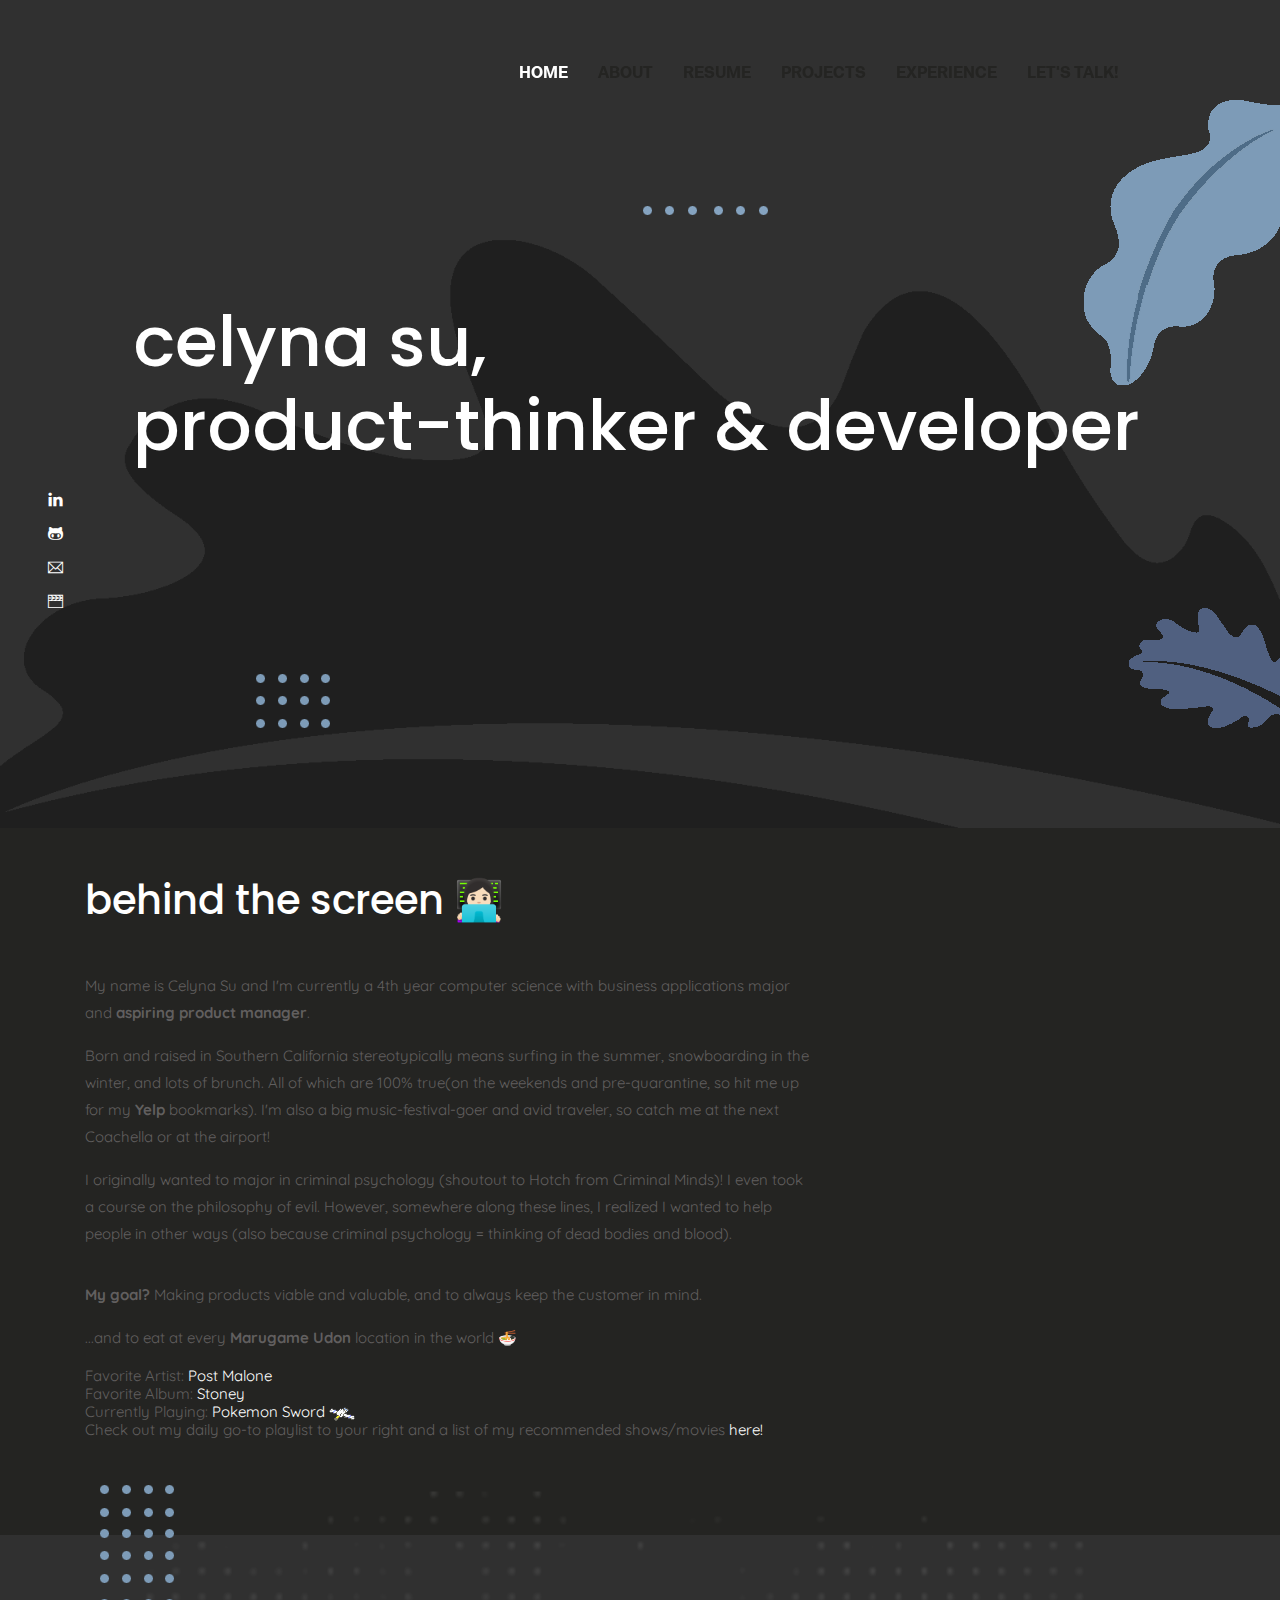
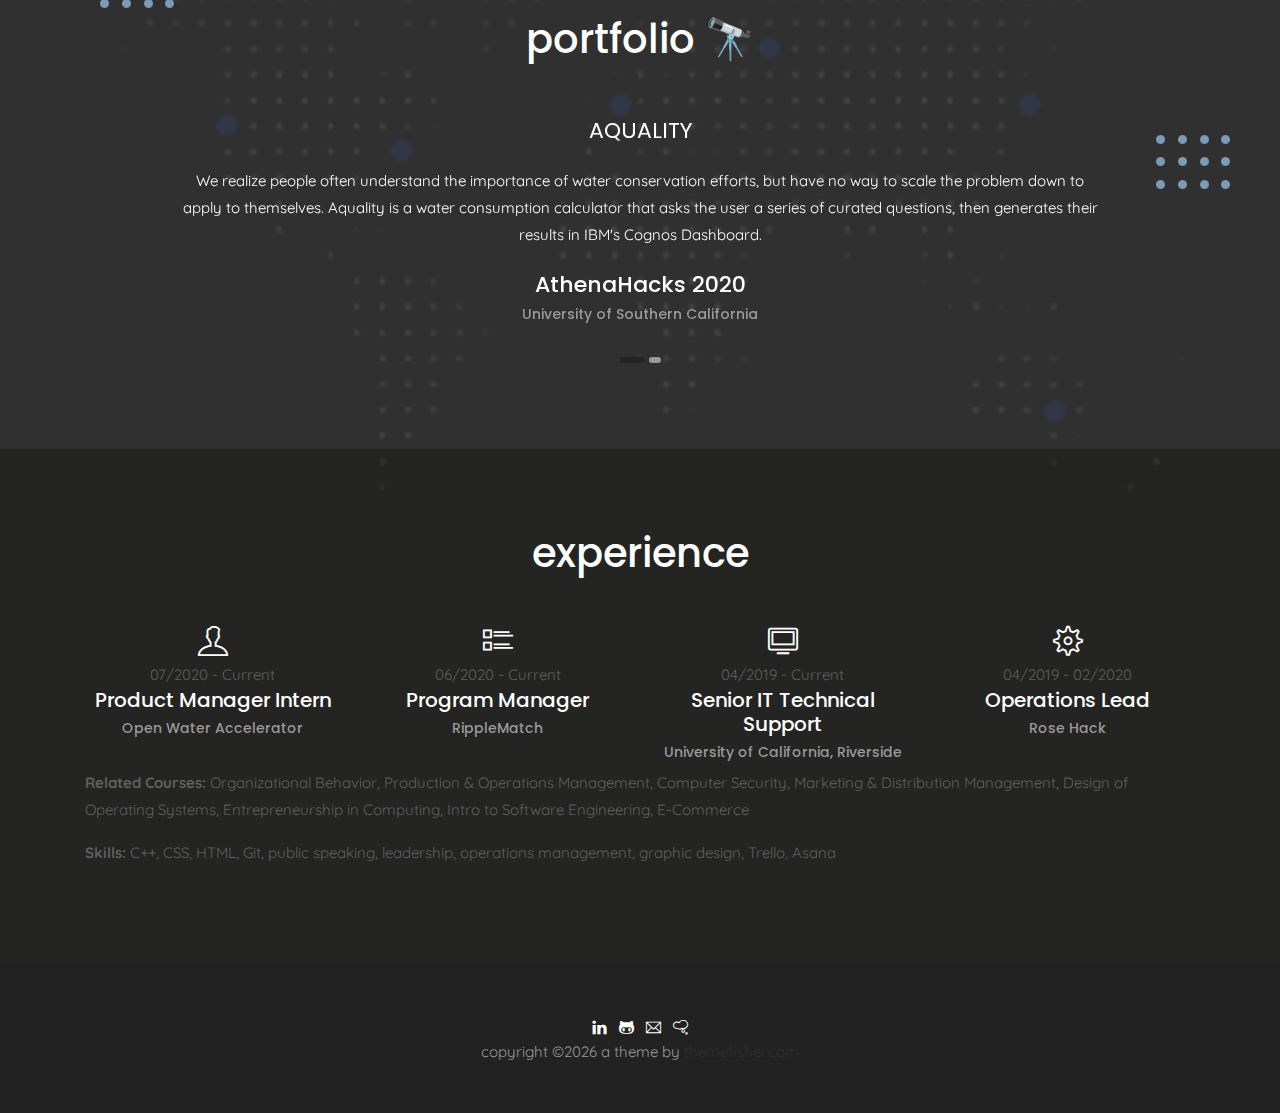
==== index.html @ c46e9b61 "new" ====
<!DOCTYPE html>
<html lang="zxx">

<head>
  <meta charset="utf-8">
  <title>Celyna Su</title>

  <!-- mobile responsive meta -->
  <meta name="viewport" content="width=device-width, initial-scale=1">
  <meta name="viewport" content="width=device-width, initial-scale=1, maximum-scale=1">
  
  <!-- ** Plugins Needed for the Project ** -->
  <!-- Bootstrap -->
  <link rel="stylesheet" href="plugins/bootstrap/bootstrap.min.css">
  <!-- slick slider -->
  <link rel="stylesheet" href="plugins/slick/slick.css">
  <!-- themefy-icon -->
  <link rel="stylesheet" href="plugins/themify-icons/themify-icons.css">

  <!-- Main Stylesheet -->
  <link href="css/style.css" rel="stylesheet">
  
  <!--Favicon-->
  <link rel="shortcut icon" href="images/celyna.png" type="image/x-icon">
  <link rel="icon" href="images/celyna.png" type="image/x-icon">

</head>

<body>
  

<header class="navigation fixed-top">
  <nav class="navbar navbar-expand-lg navbar-dark">
    <button class="navbar-toggler" type="button" data-toggle="collapse" data-target="#navigation"
      aria-controls="navigation" aria-expanded="false" aria-label="Toggle navigation">
      <span class="navbar-toggler-icon"></span>
    </button>

    <div class="collapse navbar-collapse text-center" id="navigation">
      <ul class="navbar-nav ml-auto">
        <li class="nav-item active">
          <a class="nav-link" href="/">Home</a>
        </li>
        <li class="nav-item">
          <a class="nav-link" href="#about">about</a> <!--about.html-->
        </li>
        <li class="nav-item">
          <a class="nav-link" href="/celynasu.pdf">resume</a> 
        </li>
        <li class="nav-item">
          <a class="nav-link" href="#projects">projects</a> <!--portfolio.html-->
        </li>
        <li class="nav-item">
          <a class="nav-link" href="#experience">experience</a> 
        </li>
        <li class="nav-item">
          <a class="nav-link" href="mailto:celynasu@gmail.com">let's talk!</a> <!--contact.html-->
        </li>
      </ul>
    </div>
  </nav>
</header>

<!-- hero area -->
<section class="hero-area bg-primary" id="parallax">
  <div class="container">
    <div class="row">
      <div class="col-lg-11 mx-auto">
        <h1 class="text-white font-tertiary">celyna su, <br>product-thinker & developer</h1>
      </div>
    </div>
  </div>
  <div class="layer-bg w-100">
    <img class="img-fluid w-100" src="images/illustrations/leaf-bg.png" alt="bg-shape">
  </div>
  <div class="layer" id="l2">
    <img src="images/illustrations/dots-cyan.png" alt="bg-shape">
  </div>
  <div class="layer" id="l4">
    <img src="images/illustrations/dots-orange.png" alt="bg-shape">
  </div>
  <div class="layer" id="l5">
    <img src="images/illustrations/leaf-yellow.png" alt="bg-shape">
  </div>
  <div class="layer" id="l7">
    <img src="images/illustrations/dots-group-orange.png" alt="bg-shape">
  </div>
  <div class="layer" id="l9">
    <img src="images/illustrations/leaf-cyan-2.png" alt="bg-shape">
  </div>
  <!-- social icon -->
  <ul class="list-unstyled ml-5 mt-3 position-relative zindex-1">
    <li class="mb-3"><a class="text-white" href="https://www.linkedin.com/in/celyna/"><i class="ti-linkedin"></i></a></li>
    <li class="mb-3"><a class="text-white" href="https://github.com/celyna"><i class="ti-github"></i></a></li>
    <li class="mb-3"><a class="text-white" href="mailto:celynasu@gmail.com"><i class="ti-email"></i></a></li>
    <li class="mb-3"><a class="text-white" href="movie.html"><i class="ti-video-clapper"></i></a></li>
  </ul>
  <!-- /social icon -->
</section>
<!-- /hero area -->

<!-- about -->
<!--<section class="section">
  <div class="container">
    <div class="row">
      <div class="col-lg-10 mx-auto">
        <p class="font-secondary paragraph-lg text-white">about me.</p>
      </div>-->
      <!-- about -->
<section class="section pt-5">
  <div class="container" id="about">
    <div class="row">
      <div class="col-md-8">
        <!--<h4 class="text-white">BEHIND THE RESUME</p>-->
          <h2 class="section-title text-white mb-5">behind the screen 👩🏻‍💻</h2>
        <p>My name is Celyna Su and I'm currently a 4th year computer science with business applications major and <b>aspiring product manager</b>. </p>
        <p>Born and raised in Southern California stereotypically means surfing in the summer, snowboarding in the winter, and lots of brunch. All of which are 100% true(on the weekends and pre-quarantine, so hit me up for my <b>Yelp</b> bookmarks).
          I'm also a big music-festival-goer and avid traveler, so catch me at the next Coachella or at the airport!</p> 
          <p> I originally wanted to major in criminal psychology (shoutout to Hotch from Criminal Minds)! I even took a course on the philosophy of evil. However, somewhere along these lines, I realized I wanted to help people in other ways (also because criminal psychology = thinking of dead bodies and blood).</p><br>
          <p><b> My goal?</b> Making products viable and valuable, and to always keep the customer in mind. </p>
          <p>...and to eat at every <b>Marugame Udon</b> location in the world 🍜</p>
          <a style="color:#615f5f;">Favorite Artist:</a> <a href="https://open.spotify.com/artist/246dkjvS1zLTtiykXe5h60?si=ULKMZhobRuOutaNNfVS-_A">Post Malone</a> <br>
          <a style="color:#615f5f;">Favorite Album:</a> <a href="https://open.spotify.com/album/5s0rmjP8XOPhP6HhqOhuyC?si=LaYYdinrRMW7-rtz7XlQUQ">Stoney</a> <br>
          <a style="color:#615f5f">Currently Playing:</a> <a style="color:#fff;">Pokemon Sword</a> <img src="images/wingull.gif"> <br>
          Check out my daily go-to playlist to your right and a list of my recommended shows/movies <a href="movie.html">here!</a>  
        </p>
      </div>
      <div class="col-md-4">
        <iframe src="https://open.spotify.com/embed/playlist/6BY9QUMRteFxYRpEJttvch" width="300" height="400" frameborder="0" allowtransparency="true" allow="encrypted-media"></iframe>
    </div>
      </div>
    </div>
  </div>
</section>

<!-- testimonial -->
<section class="section bg-primary position-relative testimonial-bg-shapes">
  <div class="container" id="projects"> 
    <div class="row">
      <div class="col-12 text-center">
        <h2 class="section-title text-white mb-5">portfolio 🔭</h2>
      </div>
      <div class="col-lg-10 mx-auto testimonial-slider">
        <!-- slider-item -->
        <div class="text-center testimonial-content">
          <p class="font-secondary paragraph-lg text-white"><a href="https://devpost.com/software/aquality-gr7otv" style="color:#fff;">AQUALITY</a></p>
          <p class="text-white mb-4">We realize people often understand the importance of water conservation efforts, 
            but have no way to scale the problem down to apply to themselves. Aquality is a water consumption calculator
          that asks the user a series of curated questions, then generates their results in IBM's Cognos Dashboard. </p>
          <h4 class="text-white">AthenaHacks 2020</h4>
          <h6 class="text-light mb-4">University of Southern California</h6>
        </div>
        
        <!-- slider-item -->
        <div class="text-center testimonial-content">
          <p class="font-secondary paragraph-lg text-white"><a href="https://devpost.com/software/serenity-f0vkhr" style="color:#fff;">Serenity</a></p>
          <p class="text-white mb-4">Serenity is a virtual reality sandbox that promotes meditation and relaxation. It offers calming
            lo-fi music and interactive features such as throwable rocks and flowers. It simulates real world weather patterns
            with water, rain movement, and a bonfire. We used Unity to create the visual effects and C# for the custom scripts.
          </p>
          <h4 class="text-white">HackXX</h4>
          <h6 class="text-light mb-4">University of California, San Diego</h6>
        </div>
      </div>
    </div>
  </div>
  <!-- bg shapes -->
  <img src="images/backgrounds/map.png" alt="map" class="img-fluid bg-map">
  <img src="images/illustrations/dots-group-v.png" alt="bg-shape" class="img-fluid bg-shape-1">
  <img src="images/illustrations/dots-group-sm.png" alt="bg-shape" class="img-fluid bg-shape-3">
  
</section>

 <section class="section" id="experience">
  <div class="container">
    <div class="row justify-content-around">
      <div class="col-lg-12 text-center">
        <h2 class="section-title text-white mb-5">experience</h2>
      </div>
      <div class="col-lg-3 col-md-4 text-center">
        <a style="color:#fff; font-size:30px;"><i class="ti-user"></i></a>
        <p class="mb-0">07/2020 - Current</p>
        <h4 class="text-white" style="font-size:20px;">Product Manager Intern</h4>
        <h6 class="text-light">Open Water Accelerator</h6>
      </div>
      <div class="col-lg-3 col-md-4 text-center">
        <a style="color:#fff; font-size:30px;"><i class="ti-layout-list-thumb"></i></a>
        <p class="mb-0">06/2020 - Current</p>
        <h4 class="text-white" style="font-size:20px;">Program Manager</h4>
        <h6 class="text-light">RippleMatch</h6>
      </div>
      <div class="col-lg-3 col-md-4 text-center">
        <a style="color:#fff; font-size:30px;"><i class="ti-desktop"></i></a>
        <p class="mb-0">04/2019 - Current</p>
        <h4 class="text-white" style="font-size:20px;">Senior IT Technical Support</h4>
        <h6 class="text-light">University of California, Riverside</h6>
      </div>
      <div class="col-lg-3 col-md-4 text-center">
        <a style="color:#fff; font-size:30px;"><i class="ti-settings"></i></a>
        <p class="mb-0">04/2019 - 02/2020</p>
        <h4 class="text-white" style="font-size:20px;">Operations Lead</h4>
        <h6 class="text-light">Rose Hack</h6>
      </div>
    </div>
    <p><b>Related Courses:</b> Organizational Behavior, Production & Operations Management, Computer Security,
    Marketing & Distribution Management, Design of Operating Systems, Entrepreneurship in Computing, Intro to Software Engineering, E-Commerce</p>
    <p><b>Skills:</b> C++, CSS, HTML, Git, public speaking, leadership, operations management, graphic design, Trello, Asana </p>
  </div>
</section> 

<!-- footer -->
<footer class="bg-dark footer-section">
  <div class="text-center border-dark py-5">
    <center>
    <a class="text-white" href="https://www.linkedin.com/in/celyna/"><i class="ti-linkedin"></i></a> &nbsp;
    <a class="text-white" href="https://github.com/celyna"><i class="ti-github"></i></a> &nbsp;
    <a class="text-white" href="mailto:celynasu@gmail.com"><i class="ti-email"></i></a> &nbsp;
    <a class="text-white" href="https://cprewritten.net/" title="stress reliever"><i class="ti-thought"></i></a></center>
    <p class="mb-0 text-light">copyright ©<script>
        var CurrentYear = new Date().getFullYear()
        document.write(CurrentYear)
      </script> a theme by <a href="https://themefisher.com" style="color: #303030;">themefisher.com</a></p>
  </div>
</footer> 
<!-- /footer -->

<!-- jQuery -->
<script src="plugins/jQuery/jquery.min.js"></script>
<!-- Bootstrap JS -->
<script src="plugins/bootstrap/bootstrap.min.js"></script>
<!-- slick slider -->
<script src="plugins/slick/slick.min.js"></script>
<!-- filter -->
<script src="plugins/shuffle/shuffle.min.js"></script>

<!-- Main Script -->
<script src="js/script.js"></script>

</body>
</html>
---- plugins/themify-icons/themify-icons.css ----
@font-face{font-family:themify;src:url(fonts/themify.eot?-fvbane);src:url(fonts/themify.eot?#iefix-fvbane) format('embedded-opentype'),url(fonts/themify.woff?-fvbane) format('woff'),url(fonts/themify.ttf?-fvbane) format('truetype'),url(fonts/themify.svg?-fvbane#themify) format('svg');font-weight:400;font-style:normal}[class*=" ti-"],[class^=ti-]{font-family:themify;speak:none;font-style:normal;font-weight:400;font-variant:normal;text-transform:none;line-height:1;-webkit-font-smoothing:antialiased;-moz-osx-font-smoothing:grayscale}.ti-wand:before{content:"\e600"}.ti-volume:before{content:"\e601"}.ti-user:before{content:"\e602"}.ti-unlock:before{content:"\e603"}.ti-unlink:before{content:"\e604"}.ti-trash:before{content:"\e605"}.ti-thought:before{content:"\e606"}.ti-target:before{content:"\e607"}.ti-tag:before{content:"\e608"}.ti-tablet:before{content:"\e609"}.ti-star:before{content:"\e60a"}.ti-spray:before{content:"\e60b"}.ti-signal:before{content:"\e60c"}.ti-shopping-cart:before{content:"\e60d"}.ti-shopping-cart-full:before{content:"\e60e"}.ti-settings:before{content:"\e60f"}.ti-search:before{content:"\e610"}.ti-zoom-in:before{content:"\e611"}.ti-zoom-out:before{content:"\e612"}.ti-cut:before{content:"\e613"}.ti-ruler:before{content:"\e614"}.ti-ruler-pencil:before{content:"\e615"}.ti-ruler-alt:before{content:"\e616"}.ti-bookmark:before{content:"\e617"}.ti-bookmark-alt:before{content:"\e618"}.ti-reload:before{content:"\e619"}.ti-plus:before{content:"\e61a"}.ti-pin:before{content:"\e61b"}.ti-pencil:before{content:"\e61c"}.ti-pencil-alt:before{content:"\e61d"}.ti-paint-roller:before{content:"\e61e"}.ti-paint-bucket:before{content:"\e61f"}.ti-na:before{content:"\e620"}.ti-mobile:before{content:"\e621"}.ti-minus:before{content:"\e622"}.ti-medall:before{content:"\e623"}.ti-medall-alt:before{content:"\e624"}.ti-marker:before{content:"\e625"}.ti-marker-alt:before{content:"\e626"}.ti-arrow-up:before{content:"\e627"}.ti-arrow-right:before{content:"\e628"}.ti-arrow-left:before{content:"\e629"}.ti-arrow-down:before{content:"\e62a"}.ti-lock:before{content:"\e62b"}.ti-location-arrow:before{content:"\e62c"}.ti-link:before{content:"\e62d"}.ti-layout:before{content:"\e62e"}.ti-layers:before{content:"\e62f"}.ti-layers-alt:before{content:"\e630"}.ti-key:before{content:"\e631"}.ti-import:before{content:"\e632"}.ti-image:before{content:"\e633"}.ti-heart:before{content:"\e634"}.ti-heart-broken:before{content:"\e635"}.ti-hand-stop:before{content:"\e636"}.ti-hand-open:before{content:"\e637"}.ti-hand-drag:before{content:"\e638"}.ti-folder:before{content:"\e639"}.ti-flag:before{content:"\e63a"}.ti-flag-alt:before{content:"\e63b"}.ti-flag-alt-2:before{content:"\e63c"}.ti-eye:before{content:"\e63d"}.ti-export:before{content:"\e63e"}.ti-exchange-vertical:before{content:"\e63f"}.ti-desktop:before{content:"\e640"}.ti-cup:before{content:"\e641"}.ti-crown:before{content:"\e642"}.ti-comments:before{content:"\e643"}.ti-comment:before{content:"\e644"}.ti-comment-alt:before{content:"\e645"}.ti-close:before{content:"\e646"}.ti-clip:before{content:"\e647"}.ti-angle-up:before{content:"\e648"}.ti-angle-right:before{content:"\e649"}.ti-angle-left:before{content:"\e64a"}.ti-angle-down:before{content:"\e64b"}.ti-check:before{content:"\e64c"}.ti-check-box:before{content:"\e64d"}.ti-camera:before{content:"\e64e"}.ti-announcement:before{content:"\e64f"}.ti-brush:before{content:"\e650"}.ti-briefcase:before{content:"\e651"}.ti-bolt:before{content:"\e652"}.ti-bolt-alt:before{content:"\e653"}.ti-blackboard:before{content:"\e654"}.ti-bag:before{content:"\e655"}.ti-move:before{content:"\e656"}.ti-arrows-vertical:before{content:"\e657"}.ti-arrows-horizontal:before{content:"\e658"}.ti-fullscreen:before{content:"\e659"}.ti-arrow-top-right:before{content:"\e65a"}.ti-arrow-top-left:before{content:"\e65b"}.ti-arrow-circle-up:before{content:"\e65c"}.ti-arrow-circle-right:before{content:"\e65d"}.ti-arrow-circle-left:before{content:"\e65e"}.ti-arrow-circle-down:before{content:"\e65f"}.ti-angle-double-up:before{content:"\e660"}.ti-angle-double-right:before{content:"\e661"}.ti-angle-double-left:before{content:"\e662"}.ti-angle-double-down:before{content:"\e663"}.ti-zip:before{content:"\e664"}.ti-world:before{content:"\e665"}.ti-wheelchair:before{content:"\e666"}.ti-view-list:before{content:"\e667"}.ti-view-list-alt:before{content:"\e668"}.ti-view-grid:before{content:"\e669"}.ti-uppercase:before{content:"\e66a"}.ti-upload:before{content:"\e66b"}.ti-underline:before{content:"\e66c"}.ti-truck:before{content:"\e66d"}.ti-timer:before{content:"\e66e"}.ti-ticket:before{content:"\e66f"}.ti-thumb-up:before{content:"\e670"}.ti-thumb-down:before{content:"\e671"}.ti-text:before{content:"\e672"}.ti-stats-up:before{content:"\e673"}.ti-stats-down:before{content:"\e674"}.ti-split-v:before{content:"\e675"}.ti-split-h:before{content:"\e676"}.ti-smallcap:before{content:"\e677"}.ti-shine:before{content:"\e678"}.ti-shift-right:before{content:"\e679"}.ti-shift-left:before{content:"\e67a"}.ti-shield:before{content:"\e67b"}.ti-notepad:before{content:"\e67c"}.ti-server:before{content:"\e67d"}.ti-quote-right:before{content:"\e67e"}.ti-quote-left:before{content:"\e67f"}.ti-pulse:before{content:"\e680"}.ti-printer:before{content:"\e681"}.ti-power-off:before{content:"\e682"}.ti-plug:before{content:"\e683"}.ti-pie-chart:before{content:"\e684"}.ti-paragraph:before{content:"\e685"}.ti-panel:before{content:"\e686"}.ti-package:before{content:"\e687"}.ti-music:before{content:"\e688"}.ti-music-alt:before{content:"\e689"}.ti-mouse:before{content:"\e68a"}.ti-mouse-alt:before{content:"\e68b"}.ti-money:before{content:"\e68c"}.ti-microphone:before{content:"\e68d"}.ti-menu:before{content:"\e68e"}.ti-menu-alt:before{content:"\e68f"}.ti-map:before{content:"\e690"}.ti-map-alt:before{content:"\e691"}.ti-loop:before{content:"\e692"}.ti-location-pin:before{content:"\e693"}.ti-list:before{content:"\e694"}.ti-light-bulb:before{content:"\e695"}.ti-Italic:before{content:"\e696"}.ti-info:before{content:"\e697"}.ti-infinite:before{content:"\e698"}.ti-id-badge:before{content:"\e699"}.ti-hummer:before{content:"\e69a"}.ti-home:before{content:"\e69b"}.ti-help:before{content:"\e69c"}.ti-headphone:before{content:"\e69d"}.ti-harddrives:before{content:"\e69e"}.ti-harddrive:before{content:"\e69f"}.ti-gift:before{content:"\e6a0"}.ti-game:before{content:"\e6a1"}.ti-filter:before{content:"\e6a2"}.ti-files:before{content:"\e6a3"}.ti-file:before{content:"\e6a4"}.ti-eraser:before{content:"\e6a5"}.ti-envelope:before{content:"\e6a6"}.ti-download:before{content:"\e6a7"}.ti-direction:before{content:"\e6a8"}.ti-direction-alt:before{content:"\e6a9"}.ti-dashboard:before{content:"\e6aa"}.ti-control-stop:before{content:"\e6ab"}.ti-control-shuffle:before{content:"\e6ac"}.ti-control-play:before{content:"\e6ad"}.ti-control-pause:before{content:"\e6ae"}.ti-control-forward:before{content:"\e6af"}.ti-control-backward:before{content:"\e6b0"}.ti-cloud:before{content:"\e6b1"}.ti-cloud-up:before{content:"\e6b2"}.ti-cloud-down:before{content:"\e6b3"}.ti-clipboard:before{content:"\e6b4"}.ti-car:before{content:"\e6b5"}.ti-calendar:before{content:"\e6b6"}.ti-book:before{content:"\e6b7"}.ti-bell:before{content:"\e6b8"}.ti-basketball:before{content:"\e6b9"}.ti-bar-chart:before{content:"\e6ba"}.ti-bar-chart-alt:before{content:"\e6bb"}.ti-back-right:before{content:"\e6bc"}.ti-back-left:before{content:"\e6bd"}.ti-arrows-corner:before{content:"\e6be"}.ti-archive:before{content:"\e6bf"}.ti-anchor:before{content:"\e6c0"}.ti-align-right:before{content:"\e6c1"}.ti-align-left:before{content:"\e6c2"}.ti-align-justify:before{content:"\e6c3"}.ti-align-center:before{content:"\e6c4"}.ti-alert:before{content:"\e6c5"}.ti-alarm-clock:before{content:"\e6c6"}.ti-agenda:before{content:"\e6c7"}.ti-write:before{content:"\e6c8"}.ti-window:before{content:"\e6c9"}.ti-widgetized:before{content:"\e6ca"}.ti-widget:before{content:"\e6cb"}.ti-widget-alt:before{content:"\e6cc"}.ti-wallet:before{content:"\e6cd"}.ti-video-clapper:before{content:"\e6ce"}.ti-video-camera:before{content:"\e6cf"}.ti-vector:before{content:"\e6d0"}.ti-themify-logo:before{content:"\e6d1"}.ti-themify-favicon:before{content:"\e6d2"}.ti-themify-favicon-alt:before{content:"\e6d3"}.ti-support:before{content:"\e6d4"}.ti-stamp:before{content:"\e6d5"}.ti-split-v-alt:before{content:"\e6d6"}.ti-slice:before{content:"\e6d7"}.ti-shortcode:before{content:"\e6d8"}.ti-shift-right-alt:before{content:"\e6d9"}.ti-shift-left-alt:before{content:"\e6da"}.ti-ruler-alt-2:before{content:"\e6db"}.ti-receipt:before{content:"\e6dc"}.ti-pin2:before{content:"\e6dd"}.ti-pin-alt:before{content:"\e6de"}.ti-pencil-alt2:before{content:"\e6df"}.ti-palette:before{content:"\e6e0"}.ti-more:before{content:"\e6e1"}.ti-more-alt:before{content:"\e6e2"}.ti-microphone-alt:before{content:"\e6e3"}.ti-magnet:before{content:"\e6e4"}.ti-line-double:before{content:"\e6e5"}.ti-line-dotted:before{content:"\e6e6"}.ti-line-dashed:before{content:"\e6e7"}.ti-layout-width-full:before{content:"\e6e8"}.ti-layout-width-default:before{content:"\e6e9"}.ti-layout-width-default-alt:before{content:"\e6ea"}.ti-layout-tab:before{content:"\e6eb"}.ti-layout-tab-window:before{content:"\e6ec"}.ti-layout-tab-v:before{content:"\e6ed"}.ti-layout-tab-min:before{content:"\e6ee"}.ti-layout-slider:before{content:"\e6ef"}.ti-layout-slider-alt:before{content:"\e6f0"}.ti-layout-sidebar-right:before{content:"\e6f1"}.ti-layout-sidebar-none:before{content:"\e6f2"}.ti-layout-sidebar-left:before{content:"\e6f3"}.ti-layout-placeholder:before{content:"\e6f4"}.ti-layout-menu:before{content:"\e6f5"}.ti-layout-menu-v:before{content:"\e6f6"}.ti-layout-menu-separated:before{content:"\e6f7"}.ti-layout-menu-full:before{content:"\e6f8"}.ti-layout-media-right-alt:before{content:"\e6f9"}.ti-layout-media-right:before{content:"\e6fa"}.ti-layout-media-overlay:before{content:"\e6fb"}.ti-layout-media-overlay-alt:before{content:"\e6fc"}.ti-layout-media-overlay-alt-2:before{content:"\e6fd"}.ti-layout-media-left-alt:before{content:"\e6fe"}.ti-layout-media-left:before{content:"\e6ff"}.ti-layout-media-center-alt:before{content:"\e700"}.ti-layout-media-center:before{content:"\e701"}.ti-layout-list-thumb:before{content:"\e702"}.ti-layout-list-thumb-alt:before{content:"\e703"}.ti-layout-list-post:before{content:"\e704"}.ti-layout-list-large-image:before{content:"\e705"}.ti-layout-line-solid:before{content:"\e706"}.ti-layout-grid4:before{content:"\e707"}.ti-layout-grid3:before{content:"\e708"}.ti-layout-grid2:before{content:"\e709"}.ti-layout-grid2-thumb:before{content:"\e70a"}.ti-layout-cta-right:before{content:"\e70b"}.ti-layout-cta-left:before{content:"\e70c"}.ti-layout-cta-center:before{content:"\e70d"}.ti-layout-cta-btn-right:before{content:"\e70e"}.ti-layout-cta-btn-left:before{content:"\e70f"}.ti-layout-column4:before{content:"\e710"}.ti-layout-column3:before{content:"\e711"}.ti-layout-column2:before{content:"\e712"}.ti-layout-accordion-separated:before{content:"\e713"}.ti-layout-accordion-merged:before{content:"\e714"}.ti-layout-accordion-list:before{content:"\e715"}.ti-ink-pen:before{content:"\e716"}.ti-info-alt:before{content:"\e717"}.ti-help-alt:before{content:"\e718"}.ti-headphone-alt:before{content:"\e719"}.ti-hand-point-up:before{content:"\e71a"}.ti-hand-point-right:before{content:"\e71b"}.ti-hand-point-left:before{content:"\e71c"}.ti-hand-point-down:before{content:"\e71d"}.ti-gallery:before{content:"\e71e"}.ti-face-smile:before{content:"\e71f"}.ti-face-sad:before{content:"\e720"}.ti-credit-card:before{content:"\e721"}.ti-control-skip-forward:before{content:"\e722"}.ti-control-skip-backward:before{content:"\e723"}.ti-control-record:before{content:"\e724"}.ti-control-eject:before{content:"\e725"}.ti-comments-smiley:before{content:"\e726"}.ti-brush-alt:before{content:"\e727"}.ti-youtube:before{content:"\e728"}.ti-vimeo:before{content:"\e729"}.ti-twitter:before{content:"\e72a"}.ti-time:before{content:"\e72b"}.ti-tumblr:before{content:"\e72c"}.ti-skype:before{content:"\e72d"}.ti-share:before{content:"\e72e"}.ti-share-alt:before{content:"\e72f"}.ti-rocket:before{content:"\e730"}.ti-pinterest:before{content:"\e731"}.ti-new-window:before{content:"\e732"}.ti-microsoft:before{content:"\e733"}.ti-list-ol:before{content:"\e734"}.ti-linkedin:before{content:"\e735"}.ti-layout-sidebar-2:before{content:"\e736"}.ti-layout-grid4-alt:before{content:"\e737"}.ti-layout-grid3-alt:before{content:"\e738"}.ti-layout-grid2-alt:before{content:"\e739"}.ti-layout-column4-alt:before{content:"\e73a"}.ti-layout-column3-alt:before{content:"\e73b"}.ti-layout-column2-alt:before{content:"\e73c"}.ti-instagram:before{content:"\e73d"}.ti-google:before{content:"\e73e"}.ti-github:before{content:"\e73f"}.ti-flickr:before{content:"\e740"}.ti-facebook:before{content:"\e741"}.ti-dropbox:before{content:"\e742"}.ti-dribbble:before{content:"\e743"}.ti-apple:before{content:"\e744"}.ti-android:before{content:"\e745"}.ti-save:before{content:"\e746"}.ti-save-alt:before{content:"\e747"}.ti-yahoo:before{content:"\e748"}.ti-wordpress:before{content:"\e749"}.ti-vimeo-alt:before{content:"\e74a"}.ti-twitter-alt:before{content:"\e74b"}.ti-tumblr-alt:before{content:"\e74c"}.ti-trello:before{content:"\e74d"}.ti-stack-overflow:before{content:"\e74e"}.ti-soundcloud:before{content:"\e74f"}.ti-sharethis:before{content:"\e750"}.ti-sharethis-alt:before{content:"\e751"}.ti-reddit:before{content:"\e752"}.ti-pinterest-alt:before{content:"\e753"}.ti-microsoft-alt:before{content:"\e754"}.ti-linux:before{content:"\e755"}.ti-jsfiddle:before{content:"\e756"}.ti-joomla:before{content:"\e757"}.ti-html5:before{content:"\e758"}.ti-flickr-alt:before{content:"\e759"}.ti-email:before{content:"\e75a"}.ti-drupal:before{content:"\e75b"}.ti-dropbox-alt:before{content:"\e75c"}.ti-css3:before{content:"\e75d"}.ti-rss:before{content:"\e75e"}.ti-rss-alt:before{content:"\e75f"}
---- css/style.css ----
/*!------------------------------------------------------------------
[MAIN STYLESHEET]

PROJECT:	Project Name
VERSION:	Versoin Number
-------------------------------------------------------------------*/
/*------------------------------------------------------------------
[TABLE OF CONTENTS]
-------------------------------------------------------------------*/
/*  typography */
@import url("https://fonts.googleapis.com/css?family=Playfair+Display:400,700|Roboto:300,400,500,700|Archivo+Black:400,700|Quicksand:400,700|Poppins:600");
@font-face {
  font-family: 'BwNistaInt-xBd';
  src: url("../plugins/fonts/BwNistaInt-xBd.woff") format("woff");
  font-style: normal;
  font-display: swap;
}

body {
  line-height: 1.2;
  font-family: "Quicksand", sans-serif;
  -webkit-font-smoothing: antialiased;
  font-size: 15px;
  color: #615f5f;
}

p, .paragraph {
  font-weight: 400;
  color: #615f5f;
  font-size: 15px;
  line-height: 1.8;
  font-family: "Quicksand", sans-serif;
}

p-lg, .paragraph-lg {
  font-size: 22px;
}

h1, h2, h3, h4, h5, h6 {
  color: #bbb;
  font-family: 'Poppins', sans-serif;
  line-height: 1.2;
}

h1, .h1 {
  font-size: 70px;
}

@media (max-width: 991px) {
  h1, .h1 {
    font-size: 65px;
  }
}

h2, .h2 {
  font-size: 60px;
}

@media (max-width: 991px) {
  h2, .h2 {
    font-size: 50px;
  }
}

h3, .h3 {
  font-size: 40px;
}

h4, .h4 {
  font-size: 22px;
}

h5, .h5 {
  font-size: 18px;
}

h6, .h6 {
  font-size: 14px;
}

/* Button style */
.btn {
  font-size: 22px;
  font-family: "Playfair Display", serif;
  text-transform: capitalize;
  padding: 16px 44px;
  border-radius: 5px;
  font-weight: 600;
  border: 0;
  position: relative;
  z-index: 1;
  transition: .2s ease;
}

.btn:focus {
  outline: 0;
  box-shadow: none !important;
}

.btn:active {
  box-shadow: none;
}

.btn-sm {
  font-size: 15px;
  padding: 10px 30px;
}

.btn-xs {
  padding: 5px 10px;
  font-size: 15px;
}

.btn-primary {
  background: #303030;
  color: #242422;
}

.btn-primary:active {
  background: #303030 !important;
}

.btn-primary:hover {
  background: #303030;
}

.btn-primary.focus, .btn-primary.active {
  background: #303030 !important;
  box-shadow: none !important;
}

.btn-transparent {
  background: transparent;
  color: #383838;
  font-weight: bold;
}

.btn-transparent:active, .btn-transparent:hover {
  color: #303030;
}

body {
  background-color:#242422;
  overflow-x: hidden;
}

::-moz-selection {
  background: #242422;
  color: #fff;
  opacity:0.5;
}

::selection {
  background: #242422;
  color: #fff;
  opacity:0.5;
}

/* preloader */
.preloader {
  position: fixed;
  top: 0;
  left: 0;
  right: 0;
  bottom: 0;
  background-color: #242422;
  z-index: 999;
  display: flex;
  align-items: center;
  justify-content: center;
}

ol,
ul {
  list-style-type: none;
  margin: 0px;
}

img {
  vertical-align: middle;
  border: 0;
}

a,
a:hover,
a:focus {
  text-decoration: none;
  color: #fff;
}

a,
button,
select {
  cursor: pointer;
  color: #fff;
  transition: .2s ease;
}

a:focus,
button:focus,
select:focus {
  outline: 0;
}

a.text-dark:hover {
  color: #303030 !important;
}

a:hover {
  color: #303030;
}

.slick-slide {
  outline: 0;
}

.section {
  padding-top: 80px;
  padding-bottom: 80px;
}

.section-title {
  margin-bottom: 50px;
  font-family: "Poppins";
  font-size: 40px;
}

.bg-cover {
  background-size: cover;
  background-position: center center;
  background-repeat: no-repeat;
}

/* overlay */
.overlay {
  position: relative;
}

.overlay::before {
  position: absolute;
  content: '';
  height: 100%;
  width: 100%;
  top: 0;
  left: 0;
  background: #000;
  opacity: .5;
}

.outline-0 {
  outline: 0 !important;
}

.d-unset {
  display: unset !important;
}

.bg-primary {
  background: #303030 !important;
}

.bg-gray {
  background: #eaeaea !important;
}

.text-primary {
  color: #303030 !important;
}

.text-color {
  color: #4c4c4c;
}

.text-dark {
  color: #000 !important;
}

.text-light {
  color: #999999 !important;
}

.mb-10 {
  margin-bottom: 10px !important;
}

.mb-20 {
  margin-bottom: 20px !important;
}

.mb-30 {
  margin-bottom: 30px !important;
}

.mb-40 {
  margin-bottom: 40px !important;
}

.mb-50 {
  margin-bottom: 50px !important;
}

.mb-60 {
  margin-bottom: 60px !important;
}

.mb-70 {
  margin-bottom: 70px !important;
}

.mb-80 {
  margin-bottom: 80px !important;
}

.mb-90 {
  margin-bottom: 90px !important;
}

.mb-100 {
  margin-bottom: 100px !important;
}

.zindex-1 {
  z-index: 1;
}

.rounded-lg {
  border-radius: 15px;
}

.overflow-hidden {
  overflow: hidden;
}

.font-secondary {
  font-family: 'Poppins', sans-serif;
}

.font-tertiary {
  font-family: "Poppins" !important;
}

.shadow {
  box-shadow: 0px 18px 39.1px 6.9px rgba(224, 241, 255, 0.34) !important;
}

.bg-dark {
  background-color: #222222 !important;
}

.bg-darkish {
  background-color: #1b1b1b;
}

/* icon */
.icon {
  font-size: 45px;
}

.icon-bg {
  height: 100px;
  width: 100px;
  line-height: 100px;
  text-align: center;
}

.icon-light {
  color: #c8d5ef;
}

/* /icon */
/* slick slider */
.slick-dots {
  text-align: center;
  padding-left: 0;
}

.slick-dots li {
  display: inline-block;
  margin: 2px;
}

.slick-dots li.slick-active button {
  background:#242422;
  width: 25px;
}

.slick-dots li button {
  height: 6px;
  width: 12px;
  background: rgba(255, 255, 255, 0.5);
  color: transparent;
  border-radius: 10px;
  overflow: hidden;
  transition: .2s ease;
  border: 0;
}

/* /slick slider */
/* form */
.form-control {
  border: 0;
  border-radius: 0;
  border-bottom: 1px solid #c7c7c7;
  height: 60px;
}

.form-control:focus {
  border-color: #303030;
  outline: 0;
  box-shadow: none !important;
}

textarea.form-control {
  height: 120px;
}

/* /form */
/* card */
.card {
  border: 0;
}

.card-header {
  border: 0;
}

.card-footer {
  border: 0;
}

/* /card */
.navigation {
  padding: 40px 130px;
  transition: .3s ease;
}

.navigation.nav-bg {
  background-color: #303030;
  padding: 15px 100px;
}

@media (max-width: 991px) {
  .navigation.nav-bg {
    padding: 15px 20px;
  }
}

@media (max-width: 991px) {
  .navigation {
    padding: 20px;
    background: #303030;
  }
}

.navbar .nav-item .nav-link {
  font-family: "BwNistaInt-xBd";
  text-transform: uppercase;
  padding: 15px;
}

.navbar .nav-item.active {
  font-weight: bold;
}

.navbar-dark .navbar-nav .nav-link {
  color:#242422;
}

.hero-area {
  padding: 300px 0 200px;
  position: relative;
}

@media (max-width: 767px) {
  .hero-area {
    padding: 250px 0 150px;
    overflow: hidden;
  }
}

.hero-area h1 {
  position: relative;
  z-index: 2;
}

.layer {
  position: absolute;
  z-index: 1;
}

#l1 {
  bottom: 0;
  left: 0;
}

#l2 {
  top: 190px;
  left: -250px;
}

#l3 {
  top: 200px;
  left: 40%;
}

#l4 {
  top: 200px;
  right: 40%;
}

#l5 {
  top: 100px;
  right: -150px;
}

#l6 {
  bottom: -20px;
  left: 10%;
}

#l7 {
  bottom: 100px;
  left: 20%;
}

#l8 {
  bottom: 160px;
  right: 45%;
}

#l9 {
  bottom: 100px;
  right: -10px;
}

.layer-bg {
  position: absolute;
  bottom: 0;
  left: 0;
}

/* skills */
.progress-wrapper {
  height: 130px;
  overflow: hidden;
}

.wave {
  position: absolute;
  width: 100%;
  height: 100%;
}

.wave::before, .wave::after {
  content: "";
  position: absolute;
  width: 800px;
  height: 800px;
  bottom: 0;
  left: 50%;
  background-color: rgba(255, 255, 255, 0.4);
  border-radius: 45%;
  -webkit-transform: translateX(-50%) rotate(0);
          transform: translateX(-50%) rotate(0);
  -webkit-animation: rotate 6s linear infinite;
          animation: rotate 6s linear infinite;
  z-index: 10;
}

.wave::after {
  border-radius: 47%;
  background-color: rgba(255, 255, 255, 0.9);
  -webkit-transform: translateX(-50%) rotate(0);
          transform: translateX(-50%) rotate(0);
  -webkit-animation: rotate 10s linear -5s infinite;
          animation: rotate 10s linear -5s infinite;
  z-index: 20;
}

@-webkit-keyframes rotate {
  50% {
    -webkit-transform: translateX(-50%) rotate(180deg);
            transform: translateX(-50%) rotate(180deg);
  }
  100% {
    -webkit-transform: translateX(-50%) rotate(360deg);
            transform: translateX(-50%) rotate(360deg);
  }
}

@keyframes rotate {
  50% {
    -webkit-transform: translateX(-50%) rotate(180deg);
            transform: translateX(-50%) rotate(180deg);
  }
  100% {
    -webkit-transform: translateX(-50%) rotate(360deg);
            transform: translateX(-50%) rotate(360deg);
  }
}

/* /skills */
/* education */
.edu-bg-image {
  position: absolute;
  left: 0;
  top: -300px;
  z-index: -1;
}

/* /education */
/* service */
.hover-bg-primary {
  transition: .3s ease;
}

.hover-bg-primary:hover {
  background: #303030;
}

.hover-bg-primary:hover * {
  color: #242422;
}

.active-bg-primary {
  transition: .3s ease;
  background: #303030;
}

.active-bg-primary * {
  color: #242422;
}

.hover-shadow {
  transition: .2s ease;
}

.hover-shadow:hover {
  box-shadow: 0px 18px 40px 8px rgba(224, 241, 255, 0.54) !important;
}

/* /service */
/* portfolio */
.hover-wrapper {
  overflow: hidden;
}

.hover-wrapper img {
  transition: .3s ease;
  -webkit-transform: scale(1.1);
          transform: scale(1.1);
}

.hover-wrapper:hover img {
  -webkit-transform: scale(1);
          transform: scale(1);
}

.hover-wrapper:hover .hover-overlay {
  opacity: 1;
  visibility: visible;
}

.hover-overlay {
  position: absolute;
  height: 100%;
  width: 100%;
  border-radius: inherit;
  top: 0;
  left: 0;
  background: rgba(0, 0, 0, 0.3);
  opacity: 0;
  visibility: hidden;
  transition: .3s ease;
}

.hover-content {
  position: absolute;
  top: 50%;
  -webkit-transform: translateY(-50%);
          transform: translateY(-50%);
  left: 0;
  right: 0;
  text-align: center;
}

/* /portfolio */
/* testimonial */
.testimonial-content strong {
  color: #2bfdff;
  font-weight: normal;
}

.testimonial-bg-shapes .container {
  position: relative;
  z-index: 1;
}

.testimonial-bg-shapes .bg-map {
  position: absolute;
  left: 50%;
  top: 50%;
  -webkit-transform: translate(-50%, -50%);
          transform: translate(-50%, -50%);
}

.testimonial-bg-shapes .bg-shape-1 {
  position: absolute;
  left: 100px;
  top: -50px;
}

.testimonial-bg-shapes .bg-shape-2 {
  position: absolute;
  right: 150px;
  top: 50px;
}

.testimonial-bg-shapes .bg-shape-3 {
  position: absolute;
  right: 50px;
  top: 200px;
}

.testimonial-bg-shapes .bg-shape-4 {
  position: absolute;
  left: 100px;
  bottom: 200px;
}

.testimonial-bg-shapes .bg-shape-5 {
  position: absolute;
  right: 200px;
  bottom: -50px;
}

/* /testimonial */
/* footer */
.footer-section {
  padding-top: 10px;
}

.section-on-footer {
  margin-bottom: -250px;
}

.shadow-down {
  position: relative;
}

.shadow-down::before {
  position: absolute;
  content: "";
  box-shadow: 0px 0px 80.75px 14.25px rgba(224, 241, 255, 0.34);
  height: 100%;
  width: 100%;
  left: 0;
  top: 0;
  z-index: -1;
}

/* /footer */
.card-lg {
  flex-direction: row-reverse;
  align-items: center;
}

@media (max-width: 991px) {
  .card-lg {
    flex-direction: column;
  }
}

blockquote {
  display: inline-block;
  padding: 10px 20px;
  background: #eaeaea;
  border-left: 2px solid #303030;
  font-style: italic;
  font-size: 22px;
}

.content * {
  margin-bottom: 20px;
}

.content strong {
  font-family: "Playfair Display", serif;
  font-size: 22px;
  font-weight: normal;
  color: #000;
  display: inherit;
  line-height: 1.5;
}

.page-title-alt {
  padding: 350px 0 70px;
}

.border-thick {
  border: 10px solid;
}

.drag-lg-top {
  margin-top: -230px;
}

@media (max-width: 991px) {
  .drag-lg-top {
    margin-top: 0;
  }
}

.page-title-alt .container {
  position: relative;
  z-index: 1;
}

.page-title-alt .bg-shape-1 {
  position: absolute;
  left: 0;
  top: 0;
  height: 100%;
}

.page-title-alt .bg-shape-2 {
  position: absolute;
  left: 70px;
  top: 100px;
}

.page-title-alt .bg-shape-3 {
  position: absolute;
  left: 30%;
  top: 50px;
  -webkit-transform: rotate(180deg);
          transform: rotate(180deg);
}

.page-title-alt .bg-shape-4 {
  position: absolute;
  left: 100px;
  bottom: 100px;
}

.page-title-alt .bg-shape-5 {
  position: absolute;
  left: 40%;
  bottom: -25px;
}

.page-title-alt .bg-shape-6 {
  position: absolute;
  bottom: 100px;
  right: -100px;
}

.page-title {
  padding: 250px 0 150px;
}

.page-title .container {
  position: relative;
  z-index: 1;
}

.page-title .bg-shape-1 {
  position: absolute;
  left: 0;
  bottom: 0;
  width: 100%;
}

.page-title .bg-shape-2 {
  position: absolute;
  left: -20px;
  top: -10px;
}

.page-title .bg-shape-3 {
  position: absolute;
  left: 10%;
  top: 100px;
}

.page-title .bg-shape-4 {
  position: absolute;
  left: 50%;
  top: -20px;
}

.page-title .bg-shape-5 {
  position: absolute;
  left: 90px;
  bottom: -50px;
  -webkit-transform: rotate(180deg);
          transform: rotate(180deg);
}

.page-title .bg-shape-6 {
  position: absolute;
  right: 20%;
  bottom: -20px;
}

.page-title .bg-shape-7 {
  position: absolute;
  right: -220px;
  bottom: -100px;
}

.filter-controls li {
  cursor: pointer;
}

.filter-controls li.active {
  font-weight: bold;
}

/*# sourceMappingURL=maps/style.css.map */
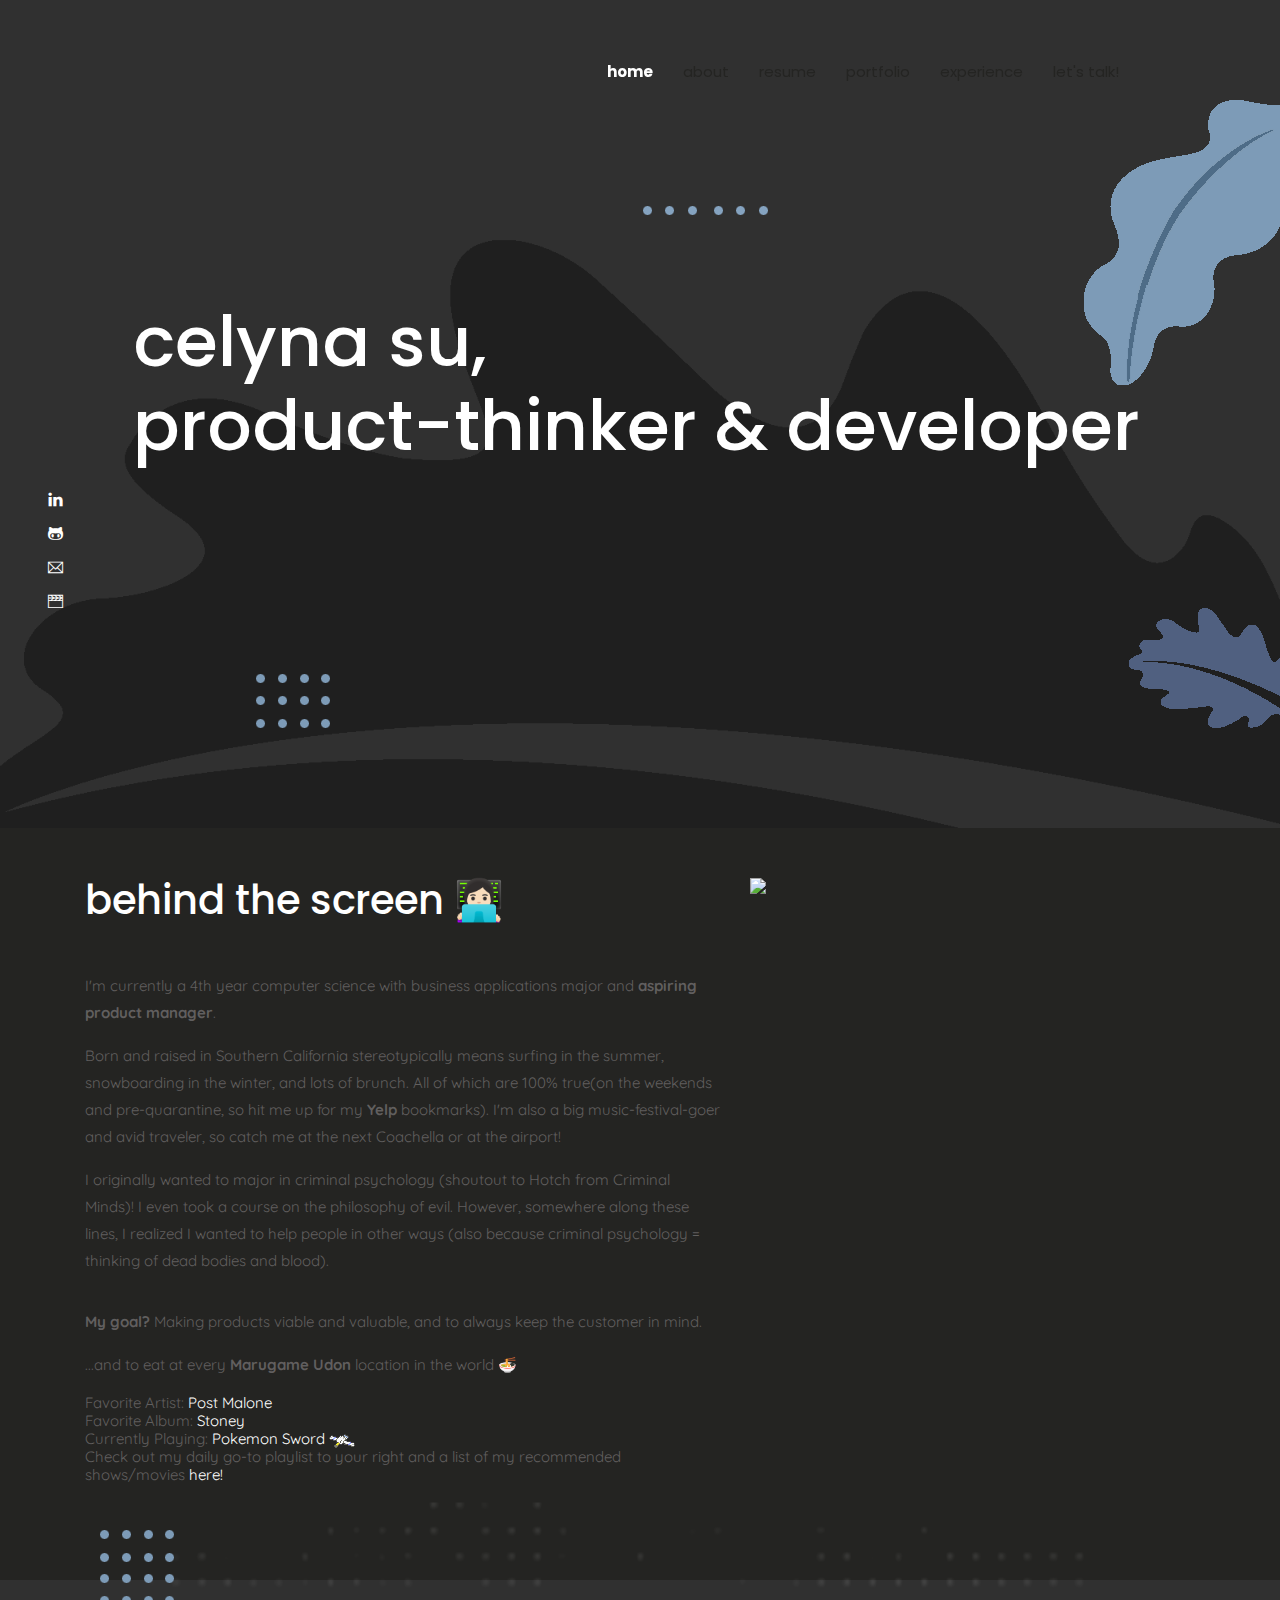
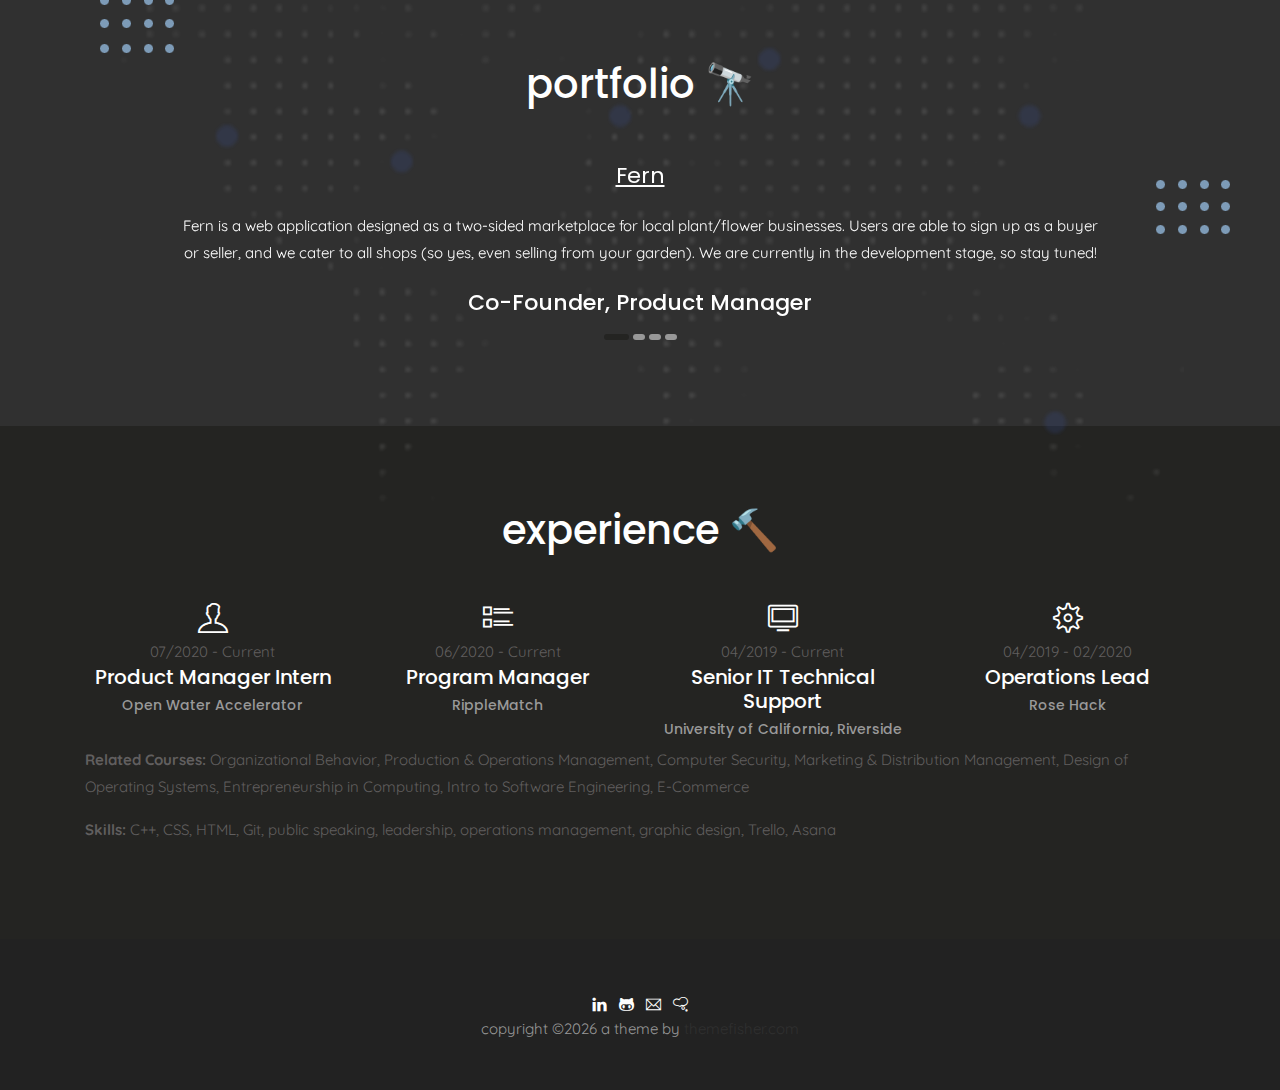
==== commit c15ca175: "sample" ====
--- a/index.html
+++ b/index.html
@@ -48,7 +48,7 @@
           <a class="nav-link" href="/celynasu.pdf">resume</a> 
         </li>
         <li class="nav-item">
-          <a class="nav-link" href="#projects">projects</a> <!--portfolio.html-->
+          <a class="nav-link" href="#projects">portfolio</a> <!--portfolio.html-->
         </li>
         <li class="nav-item">
           <a class="nav-link" href="#experience">experience</a> 
@@ -110,10 +110,10 @@
 <section class="section pt-5">
   <div class="container" id="about">
     <div class="row">
-      <div class="col-md-8">
+      <div class="col-md-7">
         <!--<h4 class="text-white">BEHIND THE RESUME</p>-->
           <h2 class="section-title text-white mb-5">behind the screen 👩🏻‍💻</h2>
-        <p>My name is Celyna Su and I'm currently a 4th year computer science with business applications major and <b>aspiring product manager</b>. </p>
+        <p>I'm currently a 4th year computer science with business applications major and <b>aspiring product manager</b>. </p>
         <p>Born and raised in Southern California stereotypically means surfing in the summer, snowboarding in the winter, and lots of brunch. All of which are 100% true(on the weekends and pre-quarantine, so hit me up for my <b>Yelp</b> bookmarks).
           I'm also a big music-festival-goer and avid traveler, so catch me at the next Coachella or at the airport!</p> 
           <p> I originally wanted to major in criminal psychology (shoutout to Hotch from Criminal Minds)! I even took a course on the philosophy of evil. However, somewhere along these lines, I realized I wanted to help people in other ways (also because criminal psychology = thinking of dead bodies and blood).</p><br>
@@ -125,8 +125,8 @@
           Check out my daily go-to playlist to your right and a list of my recommended shows/movies <a href="movie.html">here!</a>  
         </p>
       </div>
-      <div class="col-md-4">
-        <iframe src="https://open.spotify.com/embed/playlist/6BY9QUMRteFxYRpEJttvch" width="300" height="400" frameborder="0" allowtransparency="true" allow="encrypted-media"></iframe>
+      <div class="col-md-5">
+        <img src="images/meforsite.png" style="width=300px">
     </div>
       </div>
     </div>
@@ -143,17 +143,23 @@
       <div class="col-lg-10 mx-auto testimonial-slider">
         <!-- slider-item -->
         <div class="text-center testimonial-content">
-          <p class="font-secondary paragraph-lg text-white"><a href="https://devpost.com/software/aquality-gr7otv" style="color:#fff;">AQUALITY</a></p>
-          <p class="text-white mb-4">We realize people often understand the importance of water conservation efforts, 
-            but have no way to scale the problem down to apply to themselves. Aquality is a water consumption calculator
-          that asks the user a series of curated questions, then generates their results in IBM's Cognos Dashboard. </p>
-          <h4 class="text-white">AthenaHacks 2020</h4>
+          <p class="font-secondary paragraph-lg text-white"><a href="https://xd.adobe.com/view/a4786c53-d101-48fa-7d1d-e8849661f34d-d249/?fullscreen" style="color:#fff; text-decoration:underline">Fern</a></p>
+          <p class="text-white mb-4">Fern is a web application designed as a two-sided marketplace for local plant/flower businesses. Users are able to sign up as a buyer or seller, and we cater to all shops (so yes, even selling from your garden). We are currently in the development stage, so stay tuned!</p>
+          <h4 class="text-white">Co-Founder, Product Manager</h4>
+        </div>
+        
+        <!-- slider-item -->
+        <div class="text-center testimonial-content">
+          <p class="font-secondary paragraph-lg text-white"><a href="https://xd.adobe.com/view/c5f0439f-ca15-4685-7e4b-6577481b6dfb-b3c1/screen/9cc003bd-43b8-4d4a-871d-af21ca3b04d5/?fbclid=IwAR3610PPV_fJketgjcCMjiSvk2vC1oJ-iTufpUEDBL1NV-Dk5ychI5kp3xo" style="color:#fff; text-decoration:underline">Carrier</a></p>
+          <h6 class="text-white mb-4">crowd favorite, top 8 nationwide out of 47 teams</h5>
+          <p class="text-white mb-4">Carrier is a mobile application focused on providing students with resources to collaborate on their own projects to combat the loss of internships due to COVID-19. Our team of 4 conducted user research surveys, designed the user flow, and completed the prototype within 24 hours. We used InVision and Adobe Creative Suite.</p>
+          <h4 class="text-white">CreateSC Adobe Designathon 2020</h4>
           <h6 class="text-light mb-4">University of Southern California</h6>
         </div>
         
         <!-- slider-item -->
         <div class="text-center testimonial-content">
-          <p class="font-secondary paragraph-lg text-white"><a href="https://devpost.com/software/serenity-f0vkhr" style="color:#fff;">Serenity</a></p>
+          <p class="font-secondary paragraph-lg text-white"><a href="https://devpost.com/software/serenity-f0vkhr" style="color:#fff; text-decoration:underline">Serenity</a></p>
           <p class="text-white mb-4">Serenity is a virtual reality sandbox that promotes meditation and relaxation. It offers calming
             lo-fi music and interactive features such as throwable rocks and flowers. It simulates real world weather patterns
             with water, rain movement, and a bonfire. We used Unity to create the visual effects and C# for the custom scripts.
@@ -161,6 +167,13 @@
           <h4 class="text-white">HackXX</h4>
           <h6 class="text-light mb-4">University of California, San Diego</h6>
         </div>
+
+        <!-- slider-item -->
+        <div class="text-center testimonial-content">
+          <p class="font-secondary paragraph-lg text-white"><a href="http://belively.xyz" style="color:#fff; text-decoration:underline">BeLively</a></p>
+          <p class="text-white mb-4">BeLively is a concept designed and built by 5 UCR students. It offers the same professional instruction of a gym all conveniently condensed into an app, so users are able to rent equipment, track calories, and follow along a curated work-out schedule.</p>
+          <h4 class="text-white">Designer, Front-End Developer</h4>
+        </div>
       </div>
     </div>
   </div>
@@ -171,11 +184,11 @@
   
 </section>
 
- <section class="section" id="experience">
+<section class="section" id="experience">
   <div class="container">
     <div class="row justify-content-around">
       <div class="col-lg-12 text-center">
-        <h2 class="section-title text-white mb-5">experience</h2>
+        <h2 class="section-title text-white mb-5">experience 🔨</h2>
       </div>
       <div class="col-lg-3 col-md-4 text-center">
         <a style="color:#fff; font-size:30px;"><i class="ti-user"></i></a>
--- a/css/style.css
+++ b/css/style.css
@@ -453,8 +453,8 @@
 }
 
 .navbar .nav-item .nav-link {
-  font-family: "BwNistaInt-xBd";
-  text-transform: uppercase;
+  font-family: "Poppins";
+  text-transform: lowercase;
   padding: 15px;
 }
 
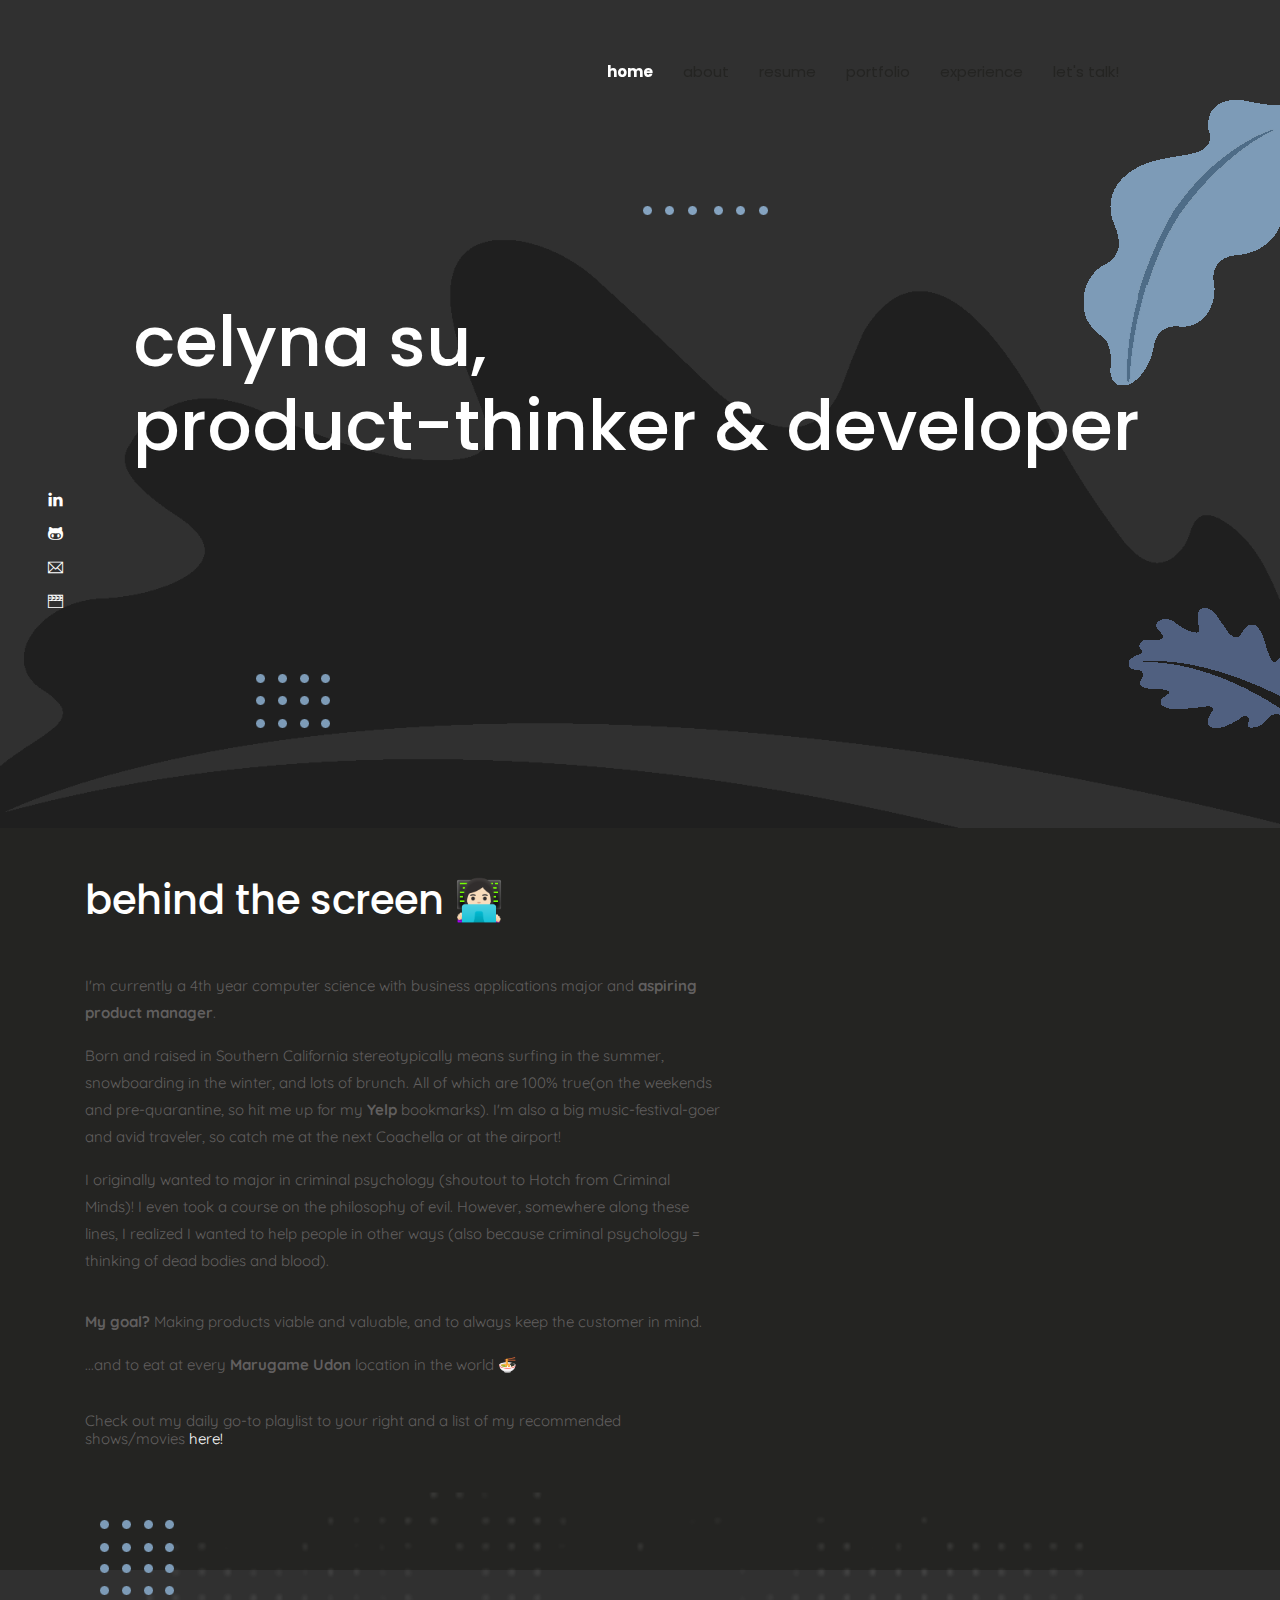
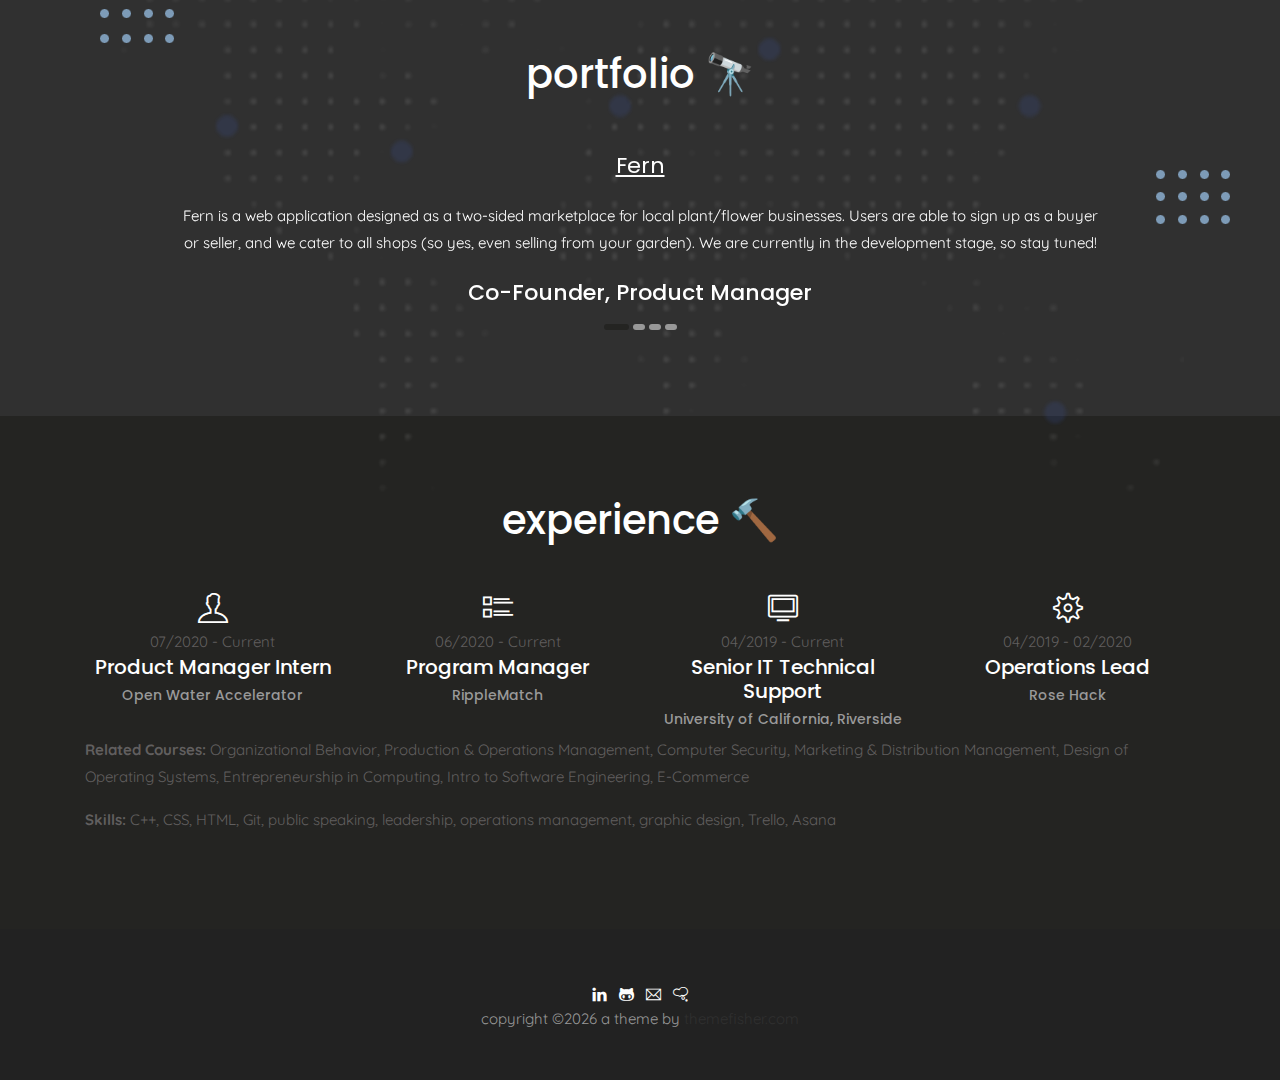
==== commit a9b9bc87: "sample" ====
--- a/index.html
+++ b/index.html
@@ -118,15 +118,12 @@
           I'm also a big music-festival-goer and avid traveler, so catch me at the next Coachella or at the airport!</p> 
           <p> I originally wanted to major in criminal psychology (shoutout to Hotch from Criminal Minds)! I even took a course on the philosophy of evil. However, somewhere along these lines, I realized I wanted to help people in other ways (also because criminal psychology = thinking of dead bodies and blood).</p><br>
           <p><b> My goal?</b> Making products viable and valuable, and to always keep the customer in mind. </p>
-          <p>...and to eat at every <b>Marugame Udon</b> location in the world 🍜</p>
-          <a style="color:#615f5f;">Favorite Artist:</a> <a href="https://open.spotify.com/artist/246dkjvS1zLTtiykXe5h60?si=ULKMZhobRuOutaNNfVS-_A">Post Malone</a> <br>
-          <a style="color:#615f5f;">Favorite Album:</a> <a href="https://open.spotify.com/album/5s0rmjP8XOPhP6HhqOhuyC?si=LaYYdinrRMW7-rtz7XlQUQ">Stoney</a> <br>
-          <a style="color:#615f5f">Currently Playing:</a> <a style="color:#fff;">Pokemon Sword</a> <img src="images/wingull.gif"> <br>
+          <p>...and to eat at every <b>Marugame Udon</b> location in the world 🍜</p><br>
           Check out my daily go-to playlist to your right and a list of my recommended shows/movies <a href="movie.html">here!</a>  
         </p>
       </div>
-      <div class="col-md-5">
-        <img src="images/meforsite.png" style="width=300px">
+      <div class="col-md-5 mb-30">
+        <iframe src="https://open.spotify.com/embed/playlist/6BY9QUMRteFxYRpEJttvch" width="300" height="580" class="rounded" frameborder="0" allowtransparency="true" allow="encrypted-media"></iframe>
     </div>
       </div>
     </div>
--- a/css/style.css
+++ b/css/style.css
@@ -319,6 +319,10 @@
   margin-bottom: 100px !important;
 }
 
+.md-30 {
+  padding-top: 50px !important;
+}
+
 .zindex-1 {
   z-index: 1;
 }
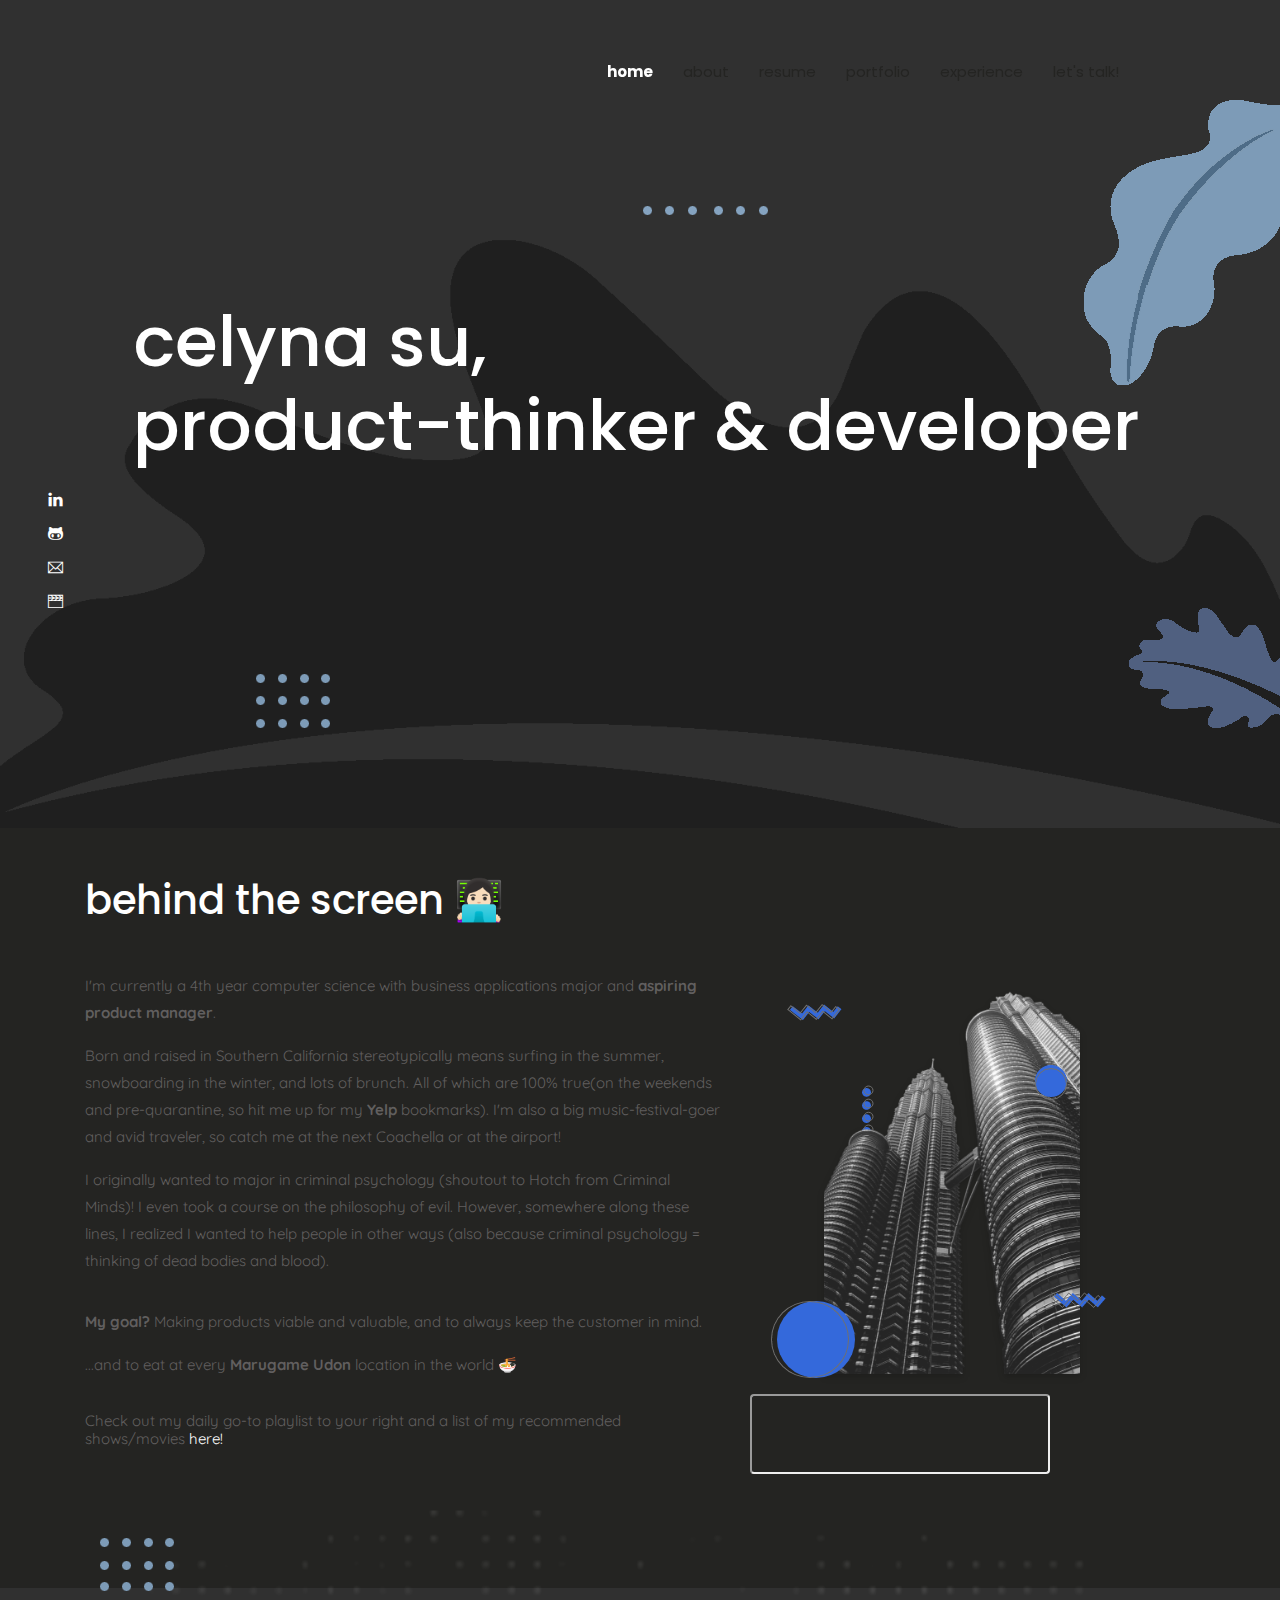
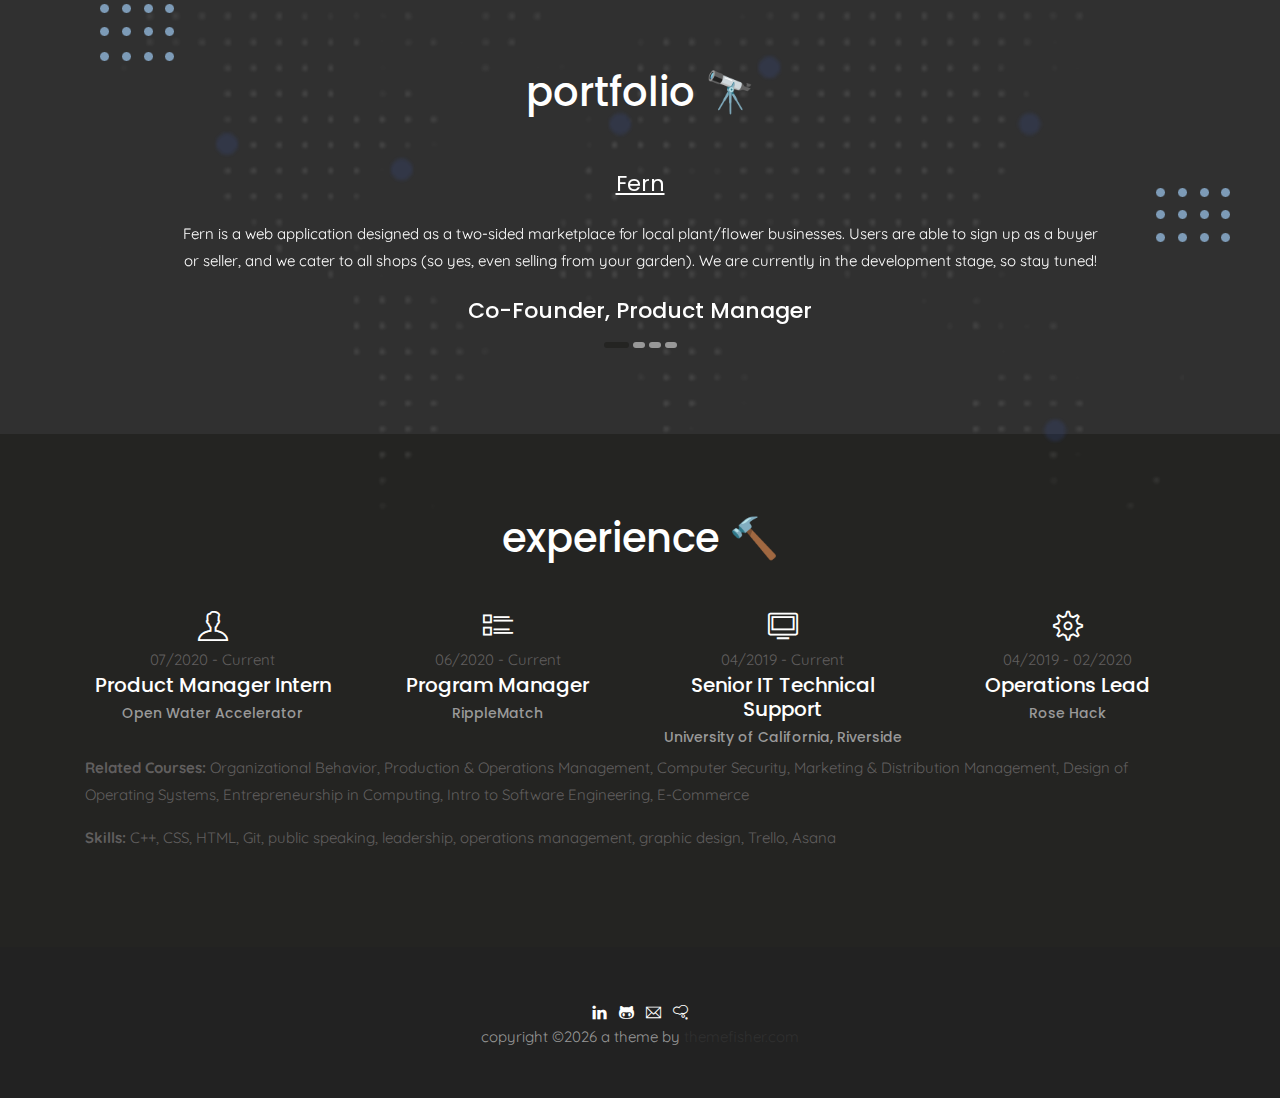
==== commit cb1fceb7: "sample" ====
--- a/index.html
+++ b/index.html
@@ -122,8 +122,9 @@
           Check out my daily go-to playlist to your right and a list of my recommended shows/movies <a href="movie.html">here!</a>  
         </p>
       </div>
-      <div class="col-md-5 mb-30">
-        <iframe src="https://open.spotify.com/embed/playlist/6BY9QUMRteFxYRpEJttvch" width="300" height="580" class="rounded" frameborder="0" allowtransparency="true" allow="encrypted-media"></iframe>
+      <div class="col-md-2 mb-30 align-items-right">
+        <img src="images/kl.png" class="image-fluid">
+        <iframe src="https://open.spotify.com/embed/playlist/6BY9QUMRteFxYRpEJttvch" width="300" height="80" class="rounded" frameborder="1" allowtransparency="true" allow="encrypted-media"></iframe>
     </div>
       </div>
     </div>
--- a/css/style.css
+++ b/css/style.css
@@ -320,7 +320,8 @@
 }
 
 .md-30 {
-  padding-top: 50px !important;
+  padding-top: 50px; !important
+  margin-right: 30px;
 }
 
 .zindex-1 {
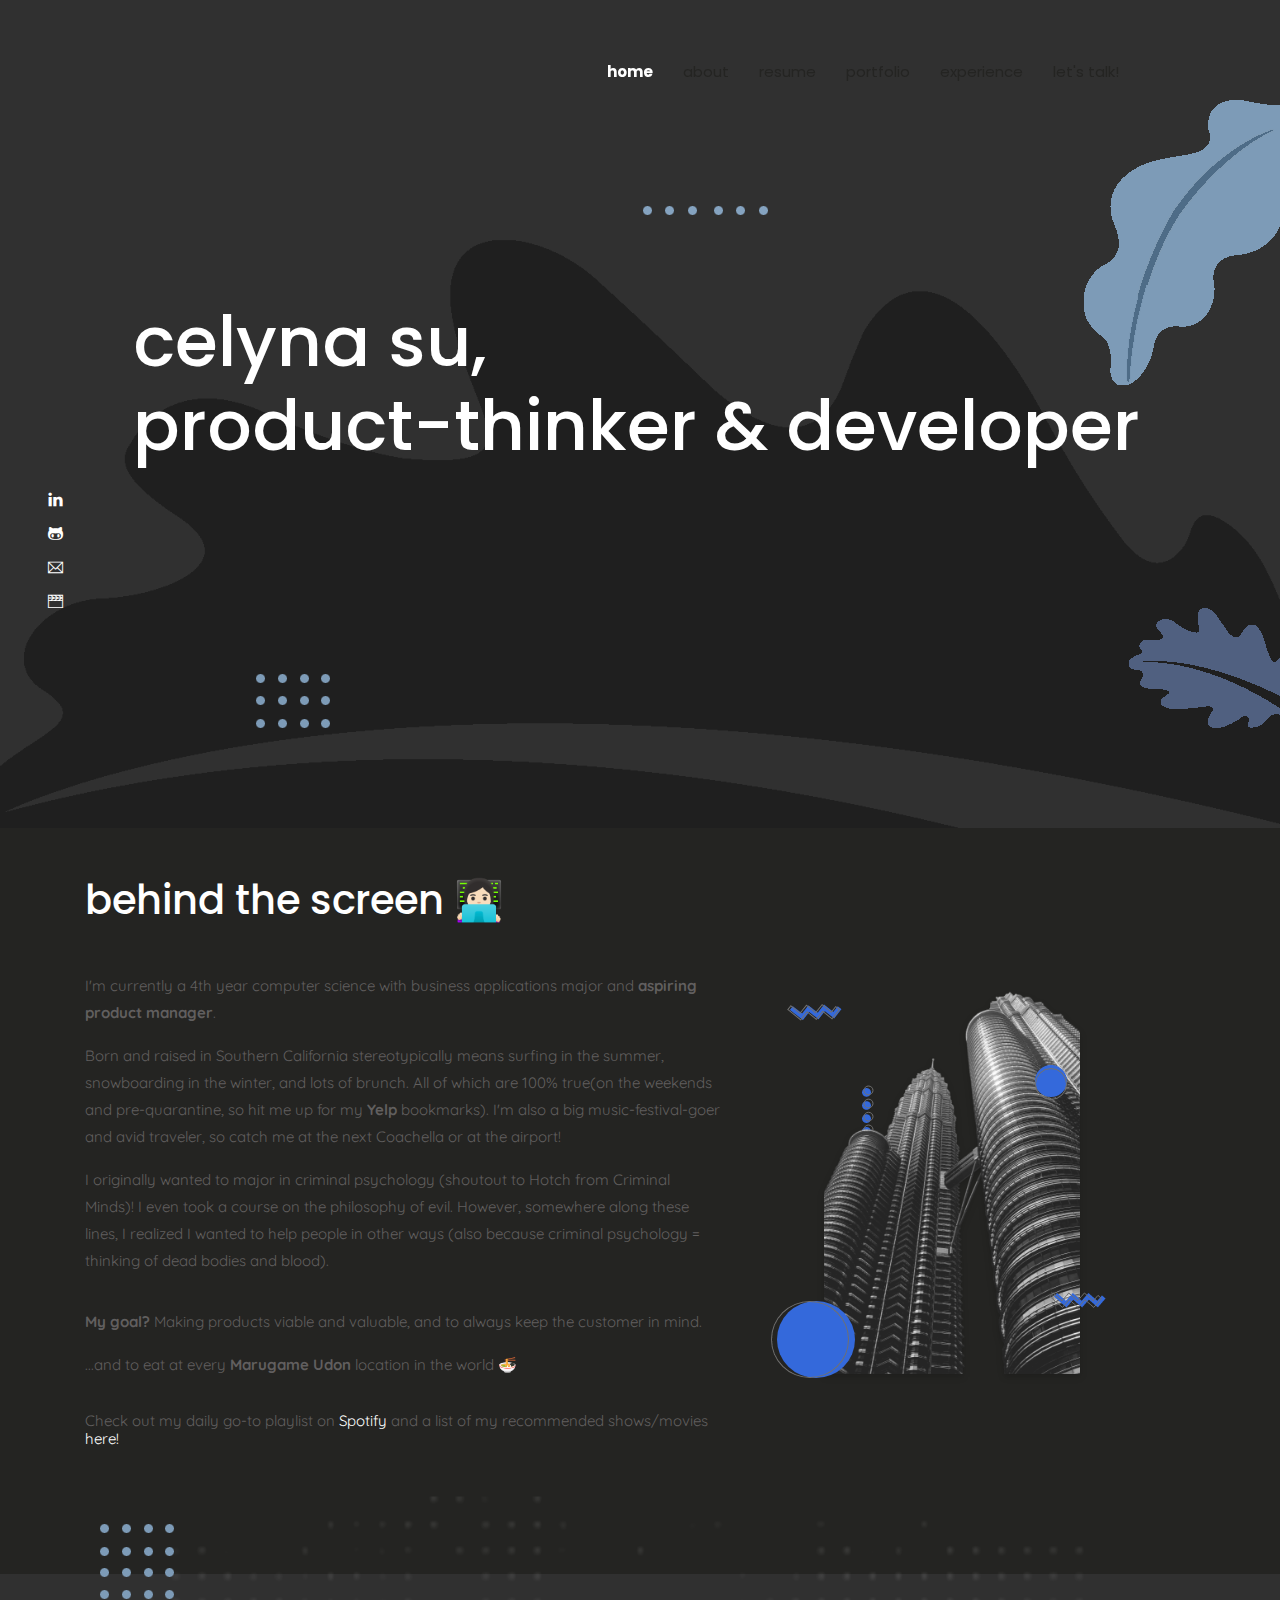
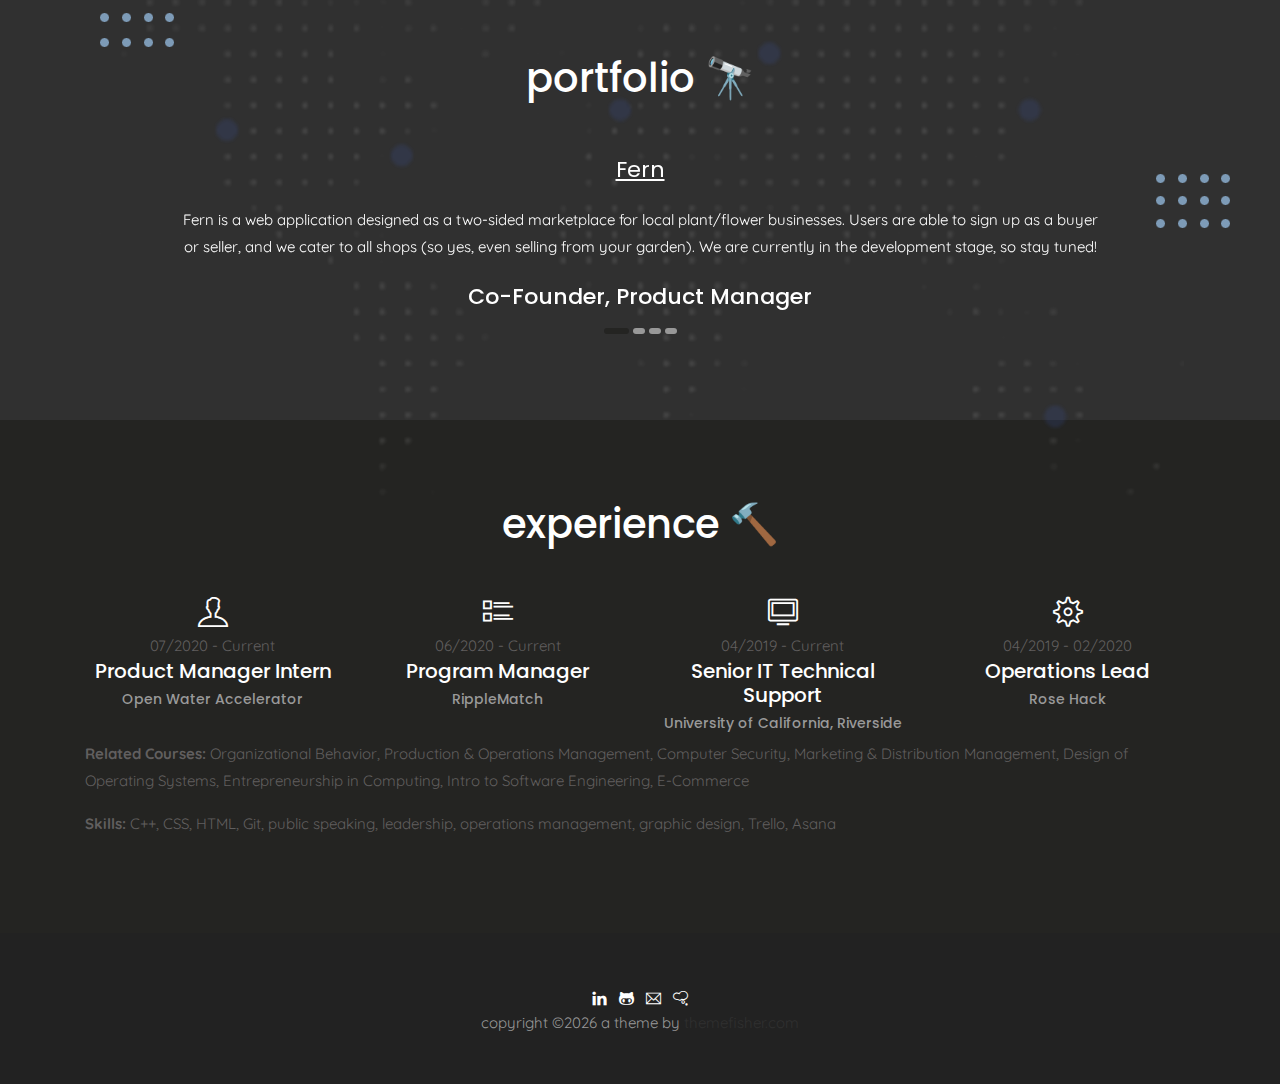
==== commit 0befa285: "sample" ====
--- a/index.html
+++ b/index.html
@@ -119,12 +119,11 @@
           <p> I originally wanted to major in criminal psychology (shoutout to Hotch from Criminal Minds)! I even took a course on the philosophy of evil. However, somewhere along these lines, I realized I wanted to help people in other ways (also because criminal psychology = thinking of dead bodies and blood).</p><br>
           <p><b> My goal?</b> Making products viable and valuable, and to always keep the customer in mind. </p>
           <p>...and to eat at every <b>Marugame Udon</b> location in the world 🍜</p><br>
-          Check out my daily go-to playlist to your right and a list of my recommended shows/movies <a href="movie.html">here!</a>  
+          Check out my daily go-to playlist on <a href="https://open.spotify.com/playlist/6BY9QUMRteFxYRpEJttvch?si=pFlCPJXpReWdFyZ67FoB6A">Spotify</a> and a list of my recommended shows/movies <a href="movie.html">here!</a>  
         </p>
       </div>
-      <div class="col-md-2 mb-30 align-items-right">
+      <div class="col-md-5 mb-100 align-items-right">
         <img src="images/kl.png" class="image-fluid">
-        <iframe src="https://open.spotify.com/embed/playlist/6BY9QUMRteFxYRpEJttvch" width="300" height="80" class="rounded" frameborder="1" allowtransparency="true" allow="encrypted-media"></iframe>
     </div>
       </div>
     </div>
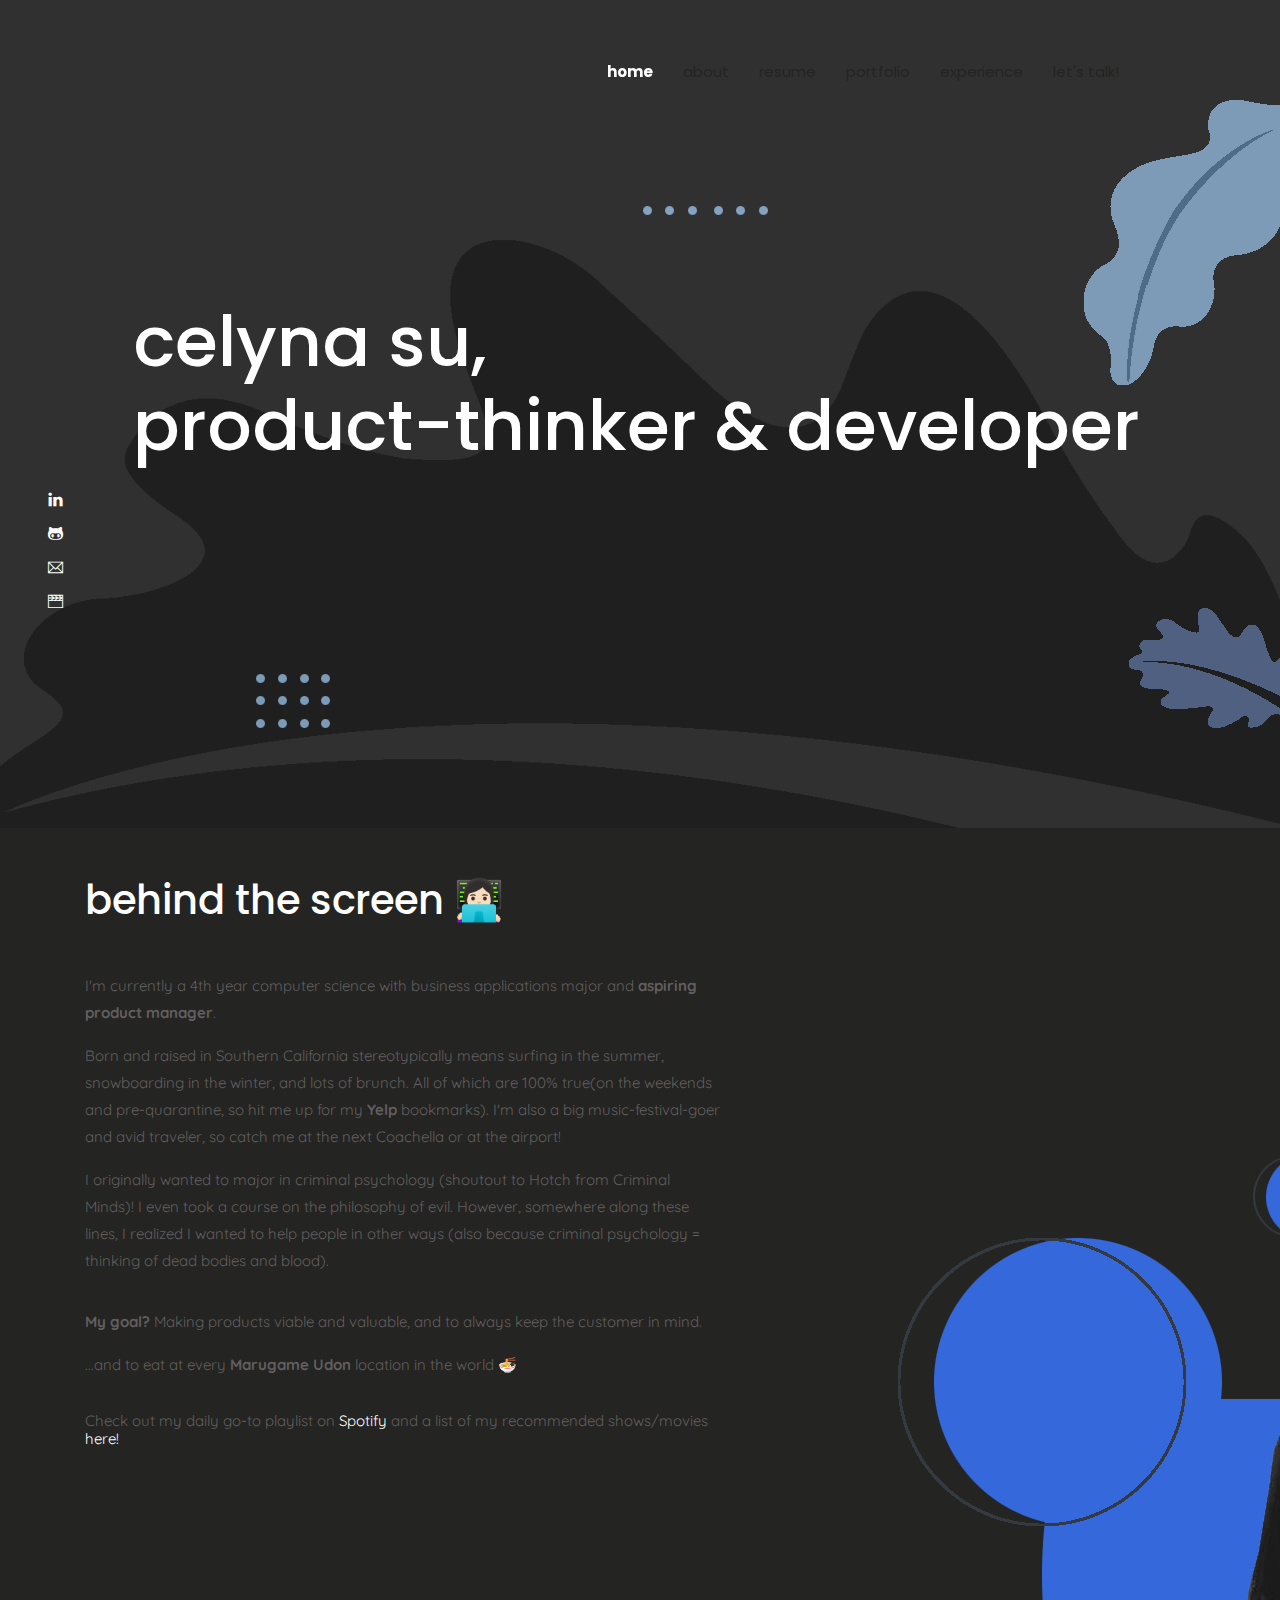
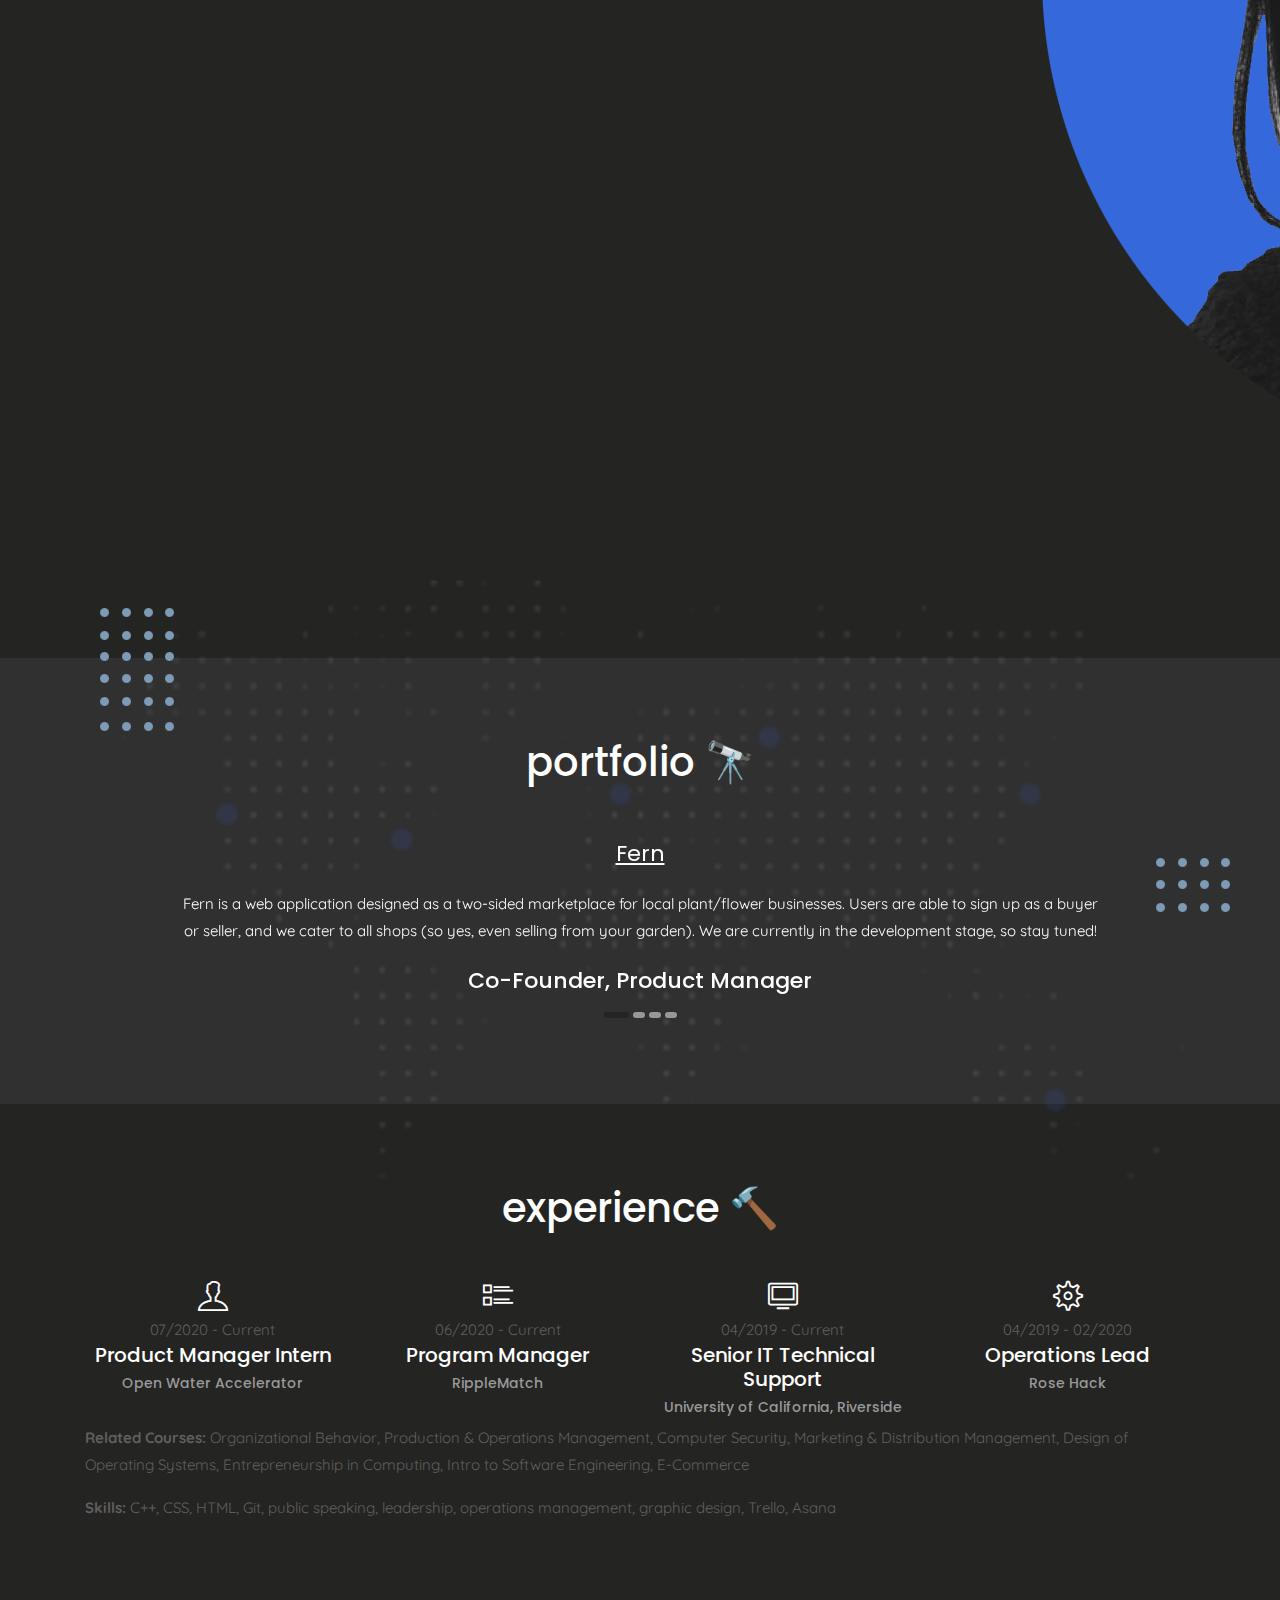
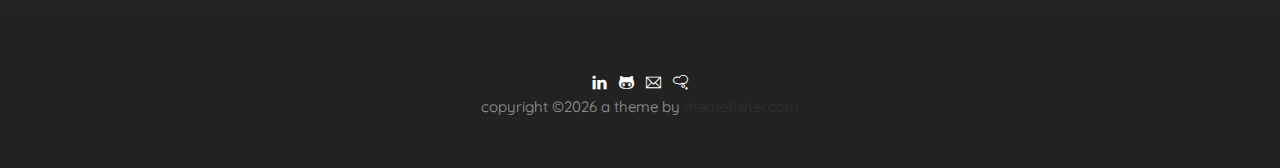
==== commit a1e2dfe8: "sample" ====
--- a/index.html
+++ b/index.html
@@ -123,7 +123,7 @@
         </p>
       </div>
       <div class="col-md-5 mb-100 align-items-right">
-        <img src="images/kl.png" class="image-fluid">
+        <img src="images/meforsite.png" class="image-fluid">
     </div>
       </div>
     </div>
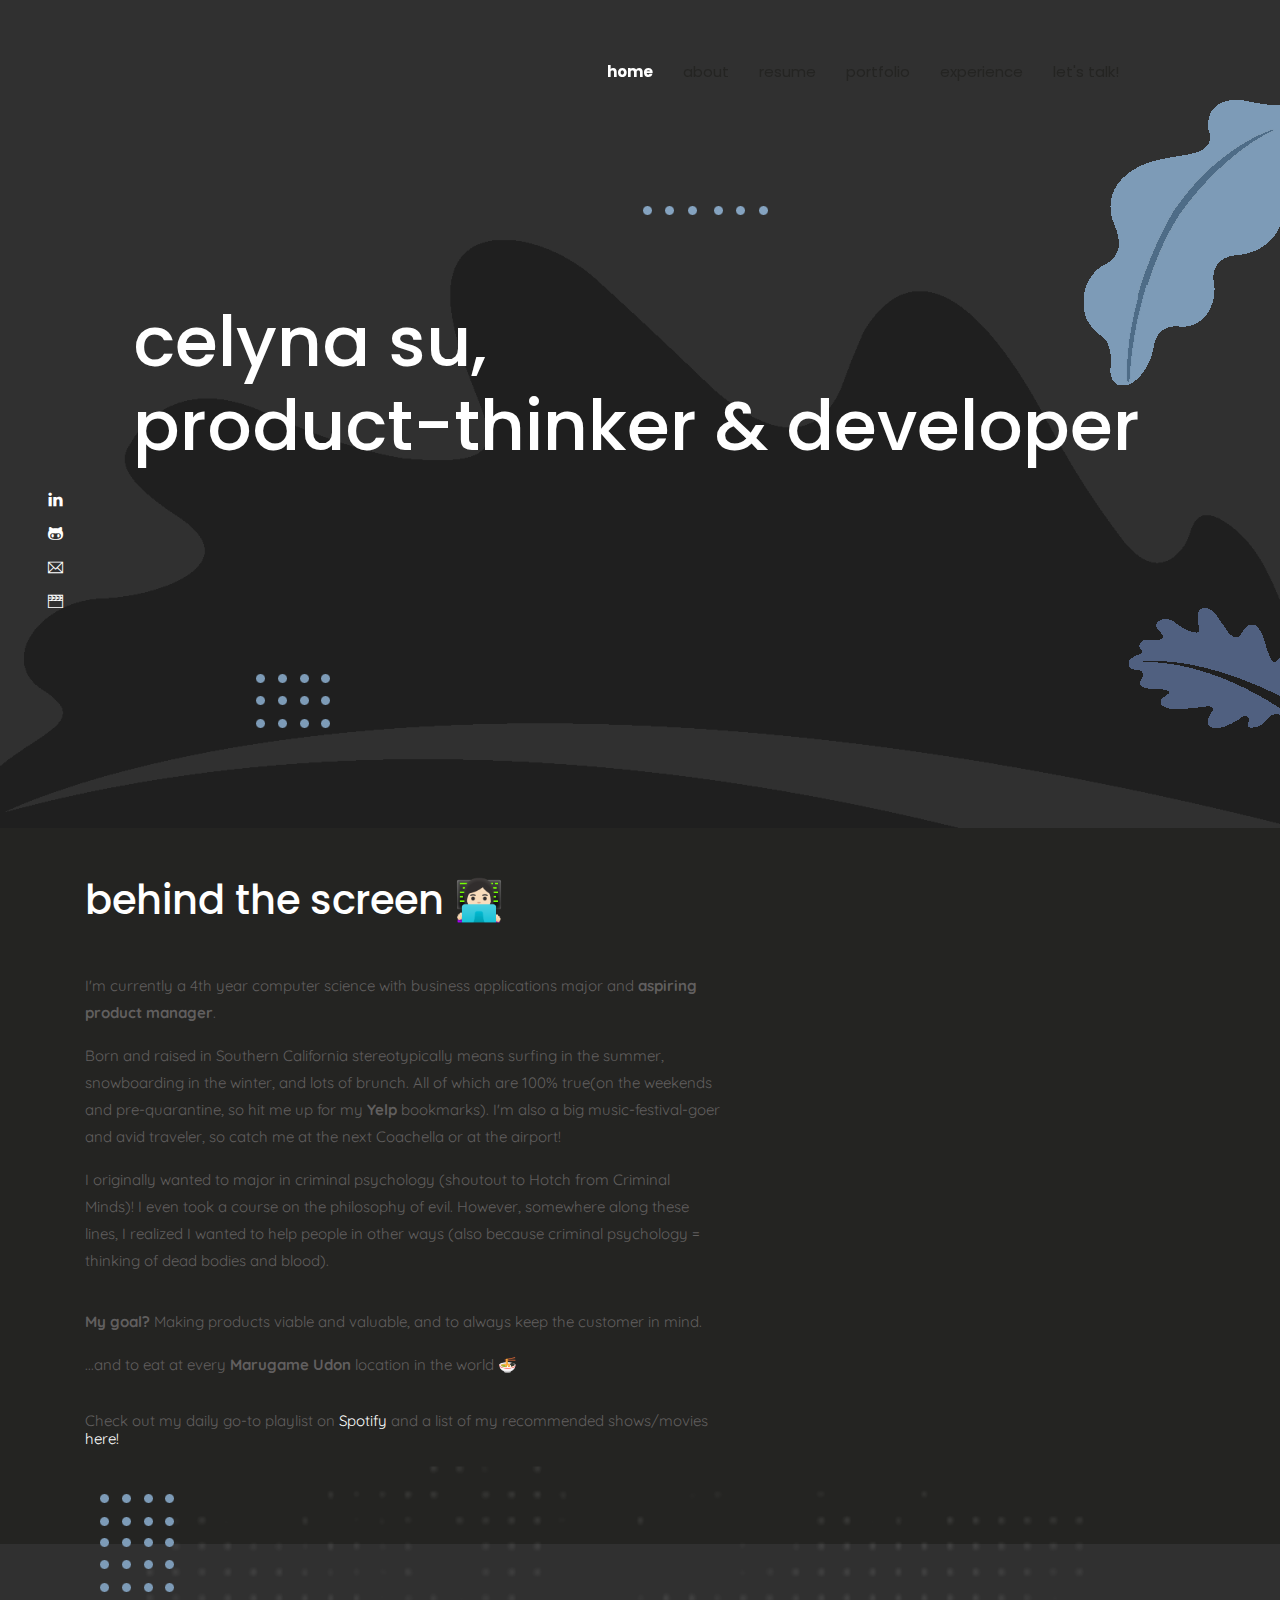
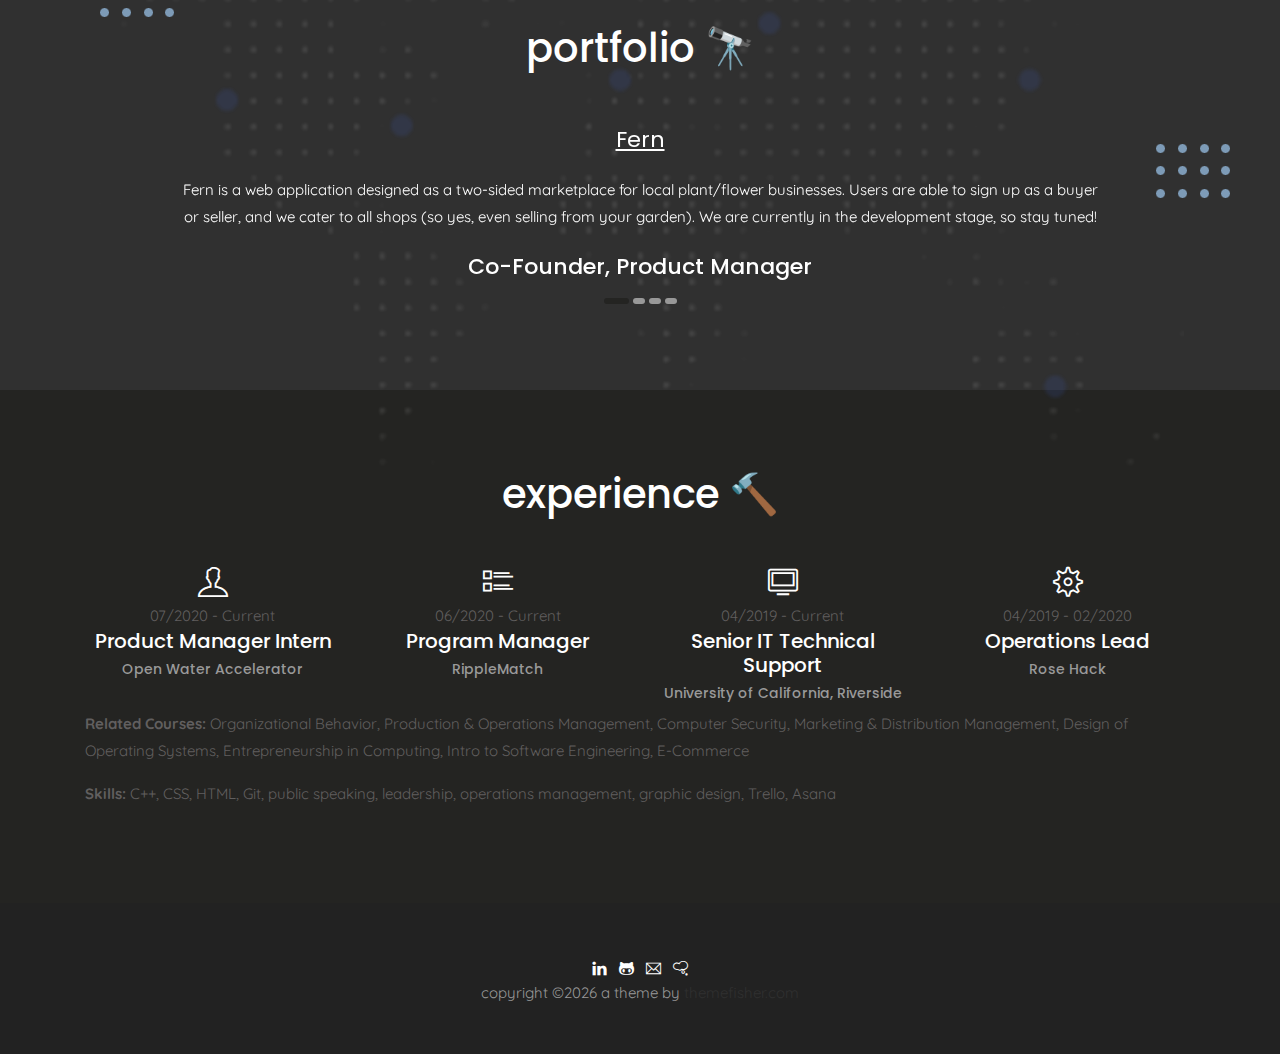
==== commit 79d5af64: "sample" ====
--- a/index.html
+++ b/index.html
@@ -21,8 +21,8 @@
   <link href="css/style.css" rel="stylesheet">
   
   <!--Favicon-->
-  <link rel="shortcut icon" href="images/celyna.png" type="image/x-icon">
-  <link rel="icon" href="images/celyna.png" type="image/x-icon">
+  <link rel="shortcut icon" href="images/dragon.png" type="image/x-icon">
+  <link rel="icon" href="images/dragon.png" type="image/x-icon">
 
 </head>
 
@@ -45,7 +45,7 @@
           <a class="nav-link" href="#about">about</a> <!--about.html-->
         </li>
         <li class="nav-item">
-          <a class="nav-link" href="/celynasu.pdf">resume</a> 
+          <a class="nav-link" href="/celyna_pm.pdf">resume</a> 
         </li>
         <li class="nav-item">
           <a class="nav-link" href="#projects">portfolio</a> <!--portfolio.html-->
@@ -123,7 +123,7 @@
         </p>
       </div>
       <div class="col-md-5 mb-100 align-items-right">
-        <img src="images/meforsite.png" class="image-fluid">
+        <iframe src="https://open.spotify.com/embed/playlist/6BY9QUMRteFxYRpEJttvch" width="300" height="400" class="rounded" frameborder="0" allowtransparency="true" allow="encrypted-media"></iframe>
     </div>
       </div>
     </div>
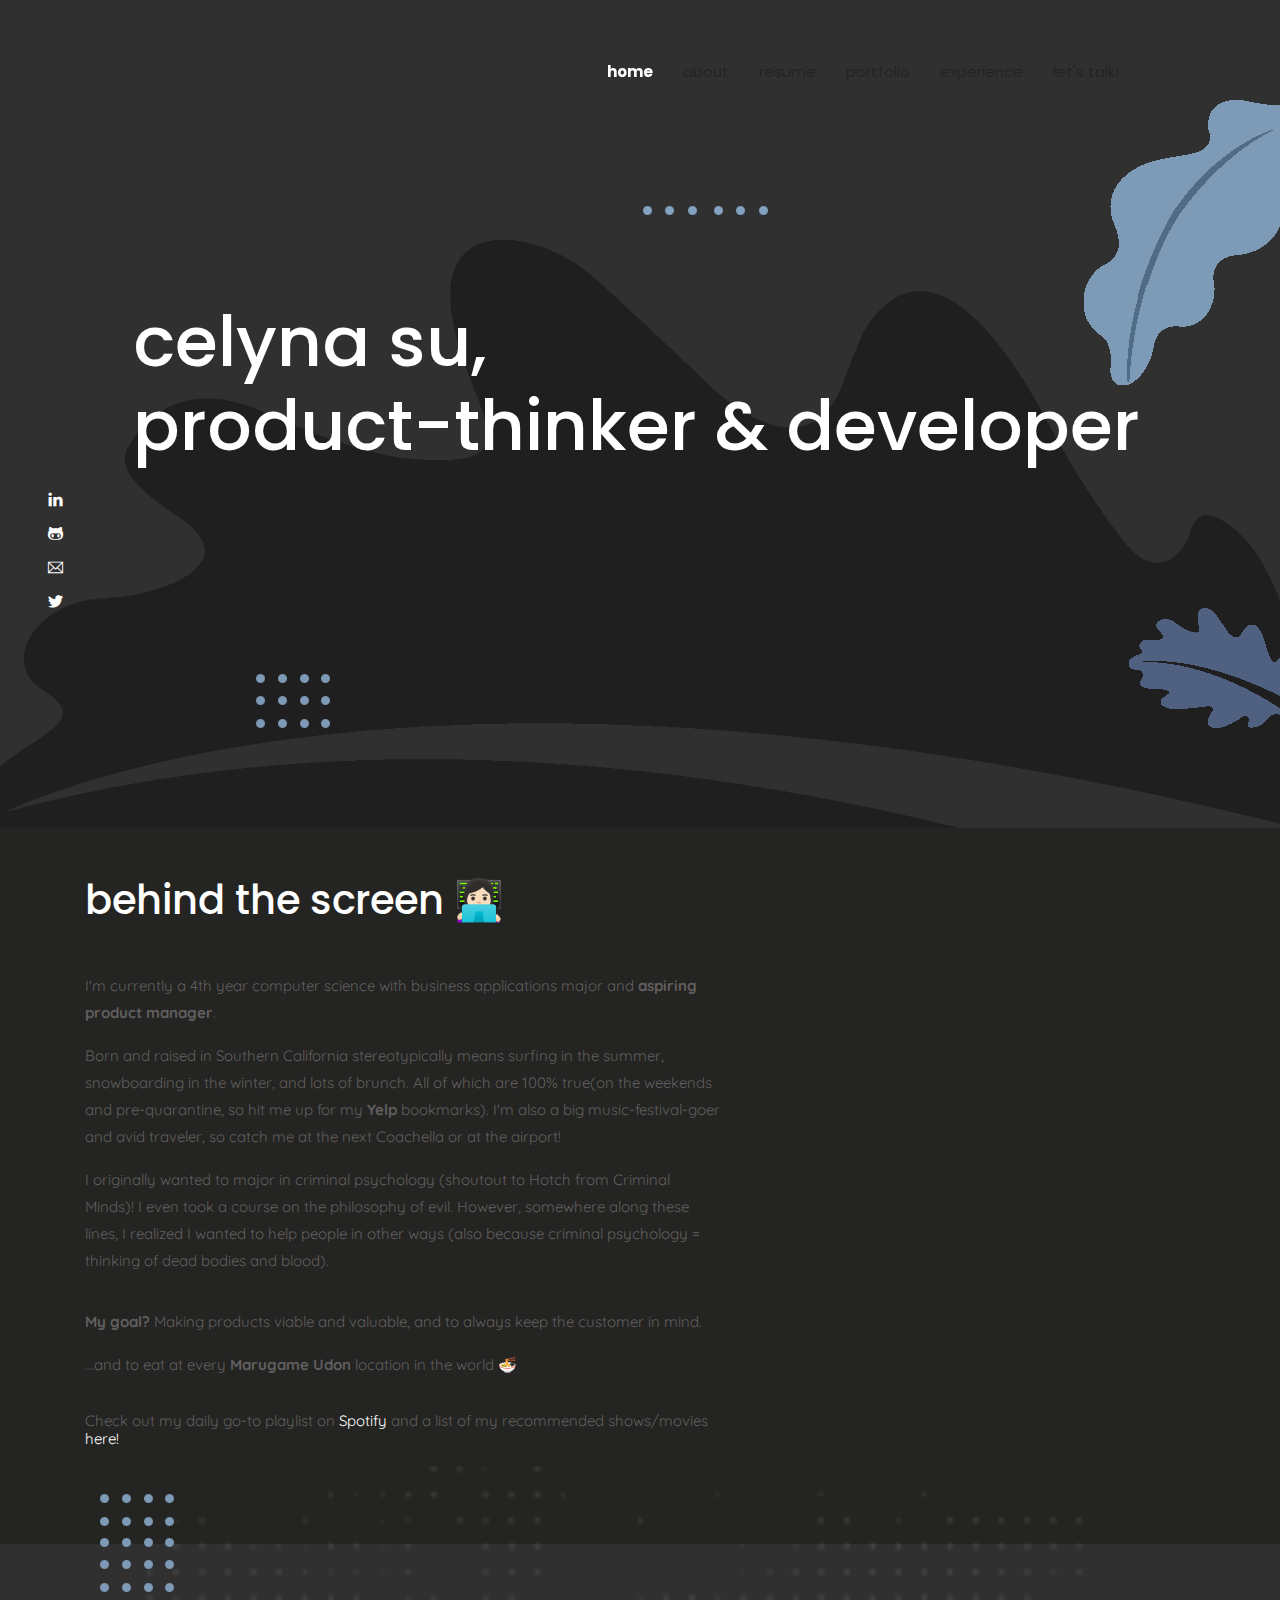
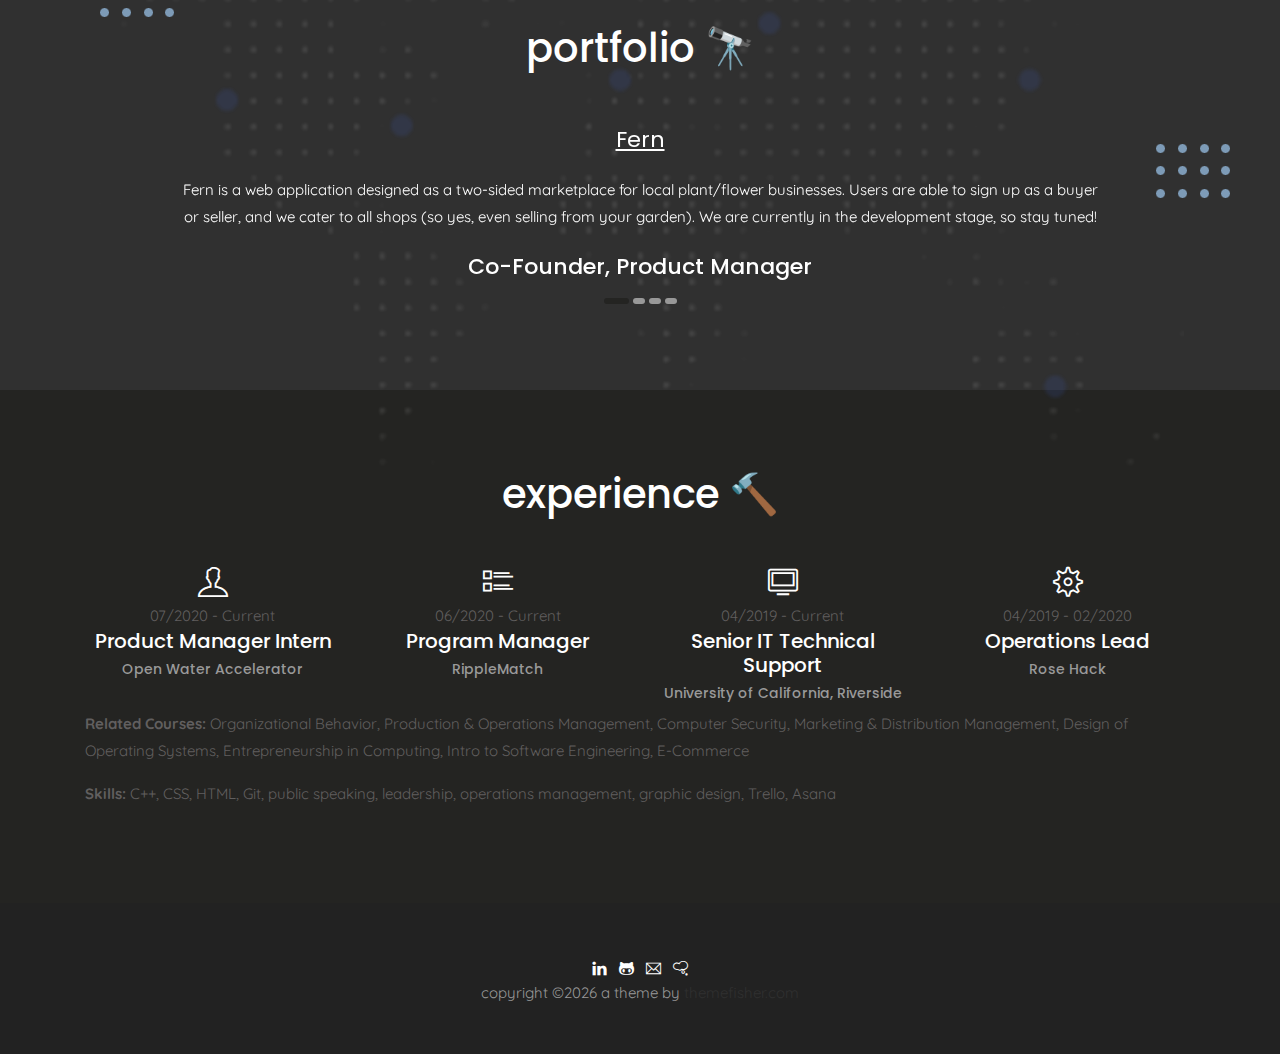
==== commit 58cd1872: "font color" ====
--- a/index.html
+++ b/index.html
@@ -93,7 +93,7 @@
     <li class="mb-3"><a class="text-white" href="https://www.linkedin.com/in/celyna/"><i class="ti-linkedin"></i></a></li>
     <li class="mb-3"><a class="text-white" href="https://github.com/celyna"><i class="ti-github"></i></a></li>
     <li class="mb-3"><a class="text-white" href="mailto:celynasu@gmail.com"><i class="ti-email"></i></a></li>
-    <li class="mb-3"><a class="text-white" href="movie.html"><i class="ti-video-clapper"></i></a></li>
+    <li class="mb-3"><a class="text-white" href="http://twitter.com/celynasu"><i class="ti-twitter-alt"></i></a></li>
   </ul>
   <!-- /social icon -->
 </section>
@@ -247,4 +247,4 @@
 <script src="js/script.js"></script>
 
 </body>
-</html>+</html>
